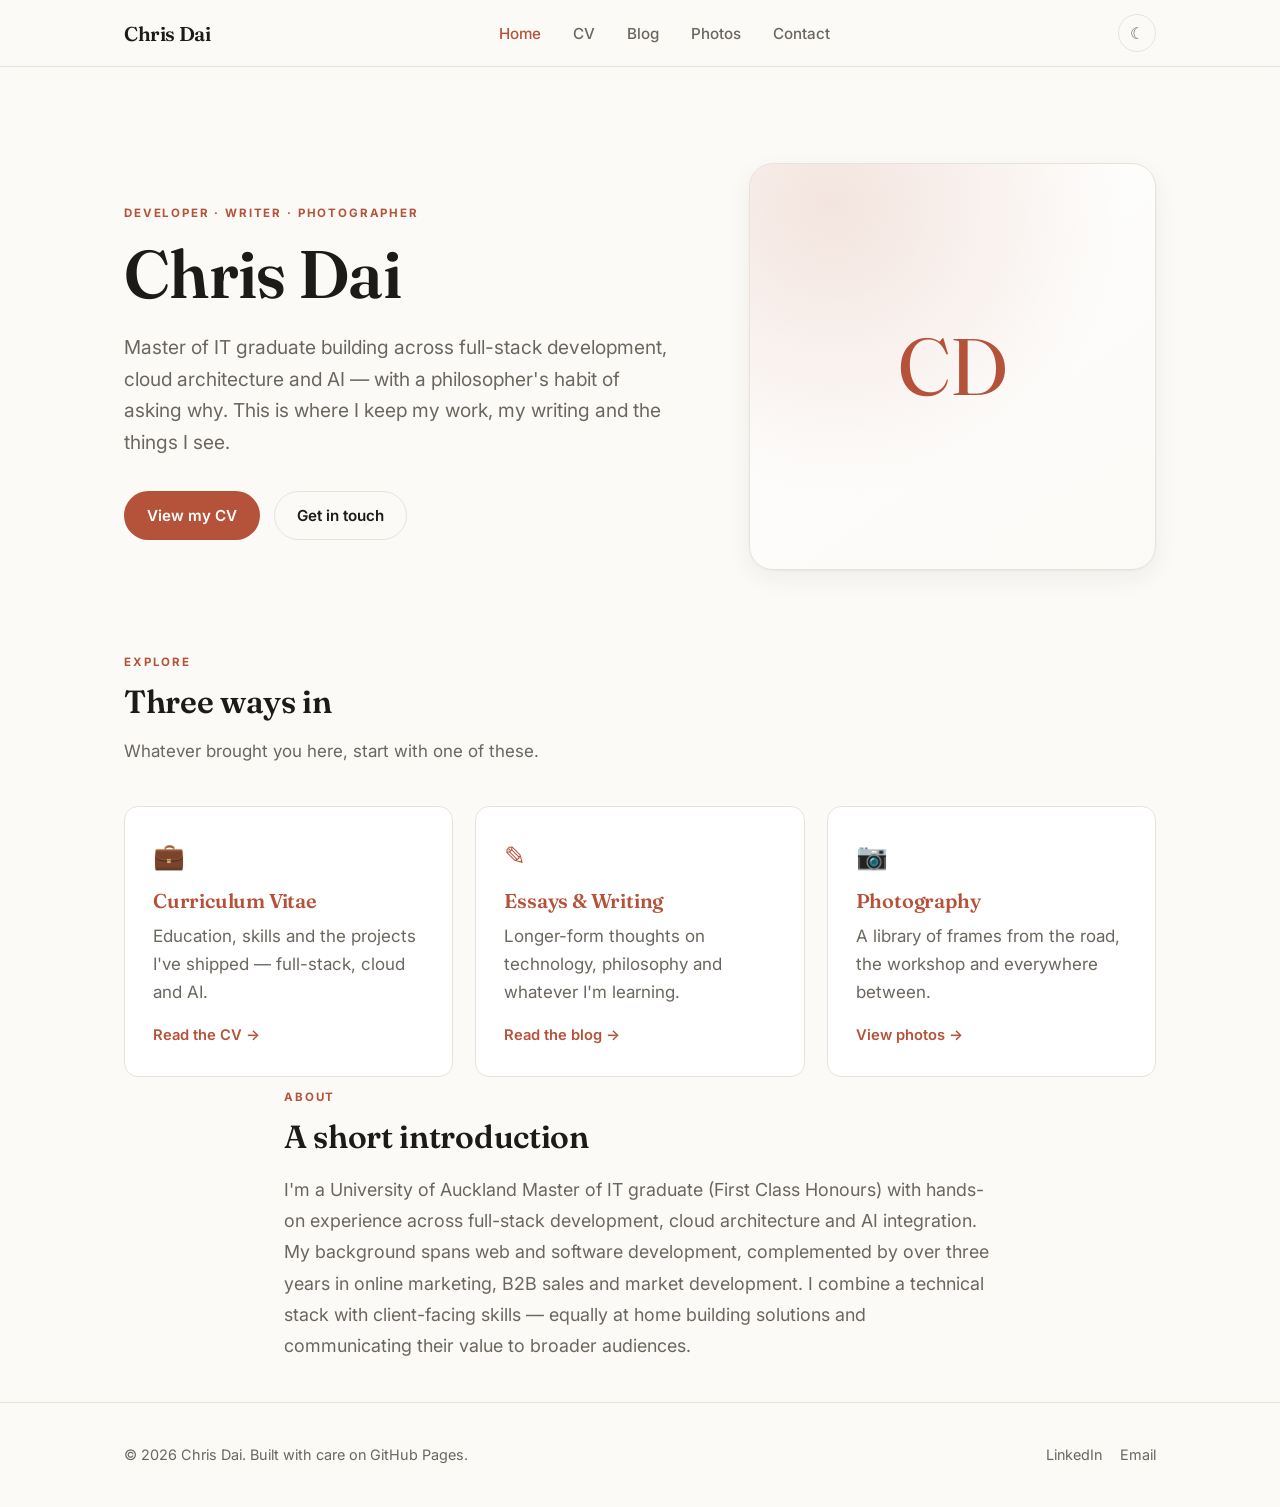
==== index.html @ 7c67bfad "Initial personal website (CV, blog, photos, contact) Static GitHub Pages site with light/dark theme:" ====
<!DOCTYPE html>
<html lang="en">
<head>
  <meta charset="UTF-8" />
  <meta name="viewport" content="width=device-width, initial-scale=1.0" />
  <title>Chris Dai — Developer, Writer, Photographer</title>
  <meta name="description" content="Personal site of Chris Dai — Master of IT graduate working across full-stack development, cloud architecture and AI. CV, essays and photography." />
  <link rel="preconnect" href="https://fonts.googleapis.com" />
  <link rel="preconnect" href="https://fonts.gstatic.com" crossorigin />
  <link href="https://fonts.googleapis.com/css2?family=Fraunces:opsz,wght@9..144,400;9..144,500;9..144,600;9..144,700&family=Inter:wght@400;500;600;700&display=swap" rel="stylesheet" />
  <link rel="stylesheet" href="assets/css/style.css" />
  <link rel="icon" href="data:image/svg+xml,<svg xmlns='http://www.w3.org/2000/svg' viewBox='0 0 100 100'><text y='.9em' font-size='90'>&#9998;</text></svg>" />
</head>
<body>
  <header class="site-header">
    <div class="container nav">
      <a href="index.html" class="brand">Chris&nbsp;Dai</a>
      <nav>
        <ul class="nav-links">
          <li><a href="index.html">Home</a></li>
          <li><a href="cv.html">CV</a></li>
          <li><a href="blog.html">Blog</a></li>
          <li><a href="photos.html">Photos</a></li>
          <li><a href="contact.html">Contact</a></li>
        </ul>
      </nav>
      <div style="display:flex; align-items:center; gap:8px;">
        <button class="theme-toggle" data-theme-toggle aria-label="Toggle theme"></button>
        <button class="nav-toggle" data-nav-toggle aria-label="Open menu">
          <svg width="24" height="24" viewBox="0 0 24 24" fill="none" stroke="currentColor" stroke-width="2"><line x1="3" y1="6" x2="21" y2="6"/><line x1="3" y1="12" x2="21" y2="12"/><line x1="3" y1="18" x2="21" y2="18"/></svg>
        </button>
      </div>
    </div>
  </header>

  <main>
    <section class="hero">
      <div class="container hero-inner">
        <div class="reveal">
          <p class="eyebrow">Developer · Writer · Photographer</p>
          <h1>Chris Dai</h1>
          <p class="lead">
            Master of IT graduate building across full-stack development, cloud
            architecture and AI — with a philosopher's habit of asking why.
            This is where I keep my work, my writing and the things I see.
          </p>
          <div class="hero-actions">
            <a href="cv.html" class="btn btn-primary">View my CV</a>
            <a href="contact.html" class="btn btn-ghost">Get in touch</a>
          </div>
        </div>
        <div class="portrait reveal" aria-hidden="true">
          <span>CD</span>
        </div>
      </div>
    </section>

    <section class="container">
      <p class="eyebrow reveal">Explore</p>
      <h2 class="section-title reveal">Three ways in</h2>
      <p class="section-sub reveal">Whatever brought you here, start with one of these.</p>
      <div class="cards">
        <a href="cv.html" class="card reveal">
          <div class="card-icon">&#128188;</div>
          <h3>Curriculum Vitae</h3>
          <p>Education, skills and the projects I've shipped — full-stack, cloud and AI.</p>
          <span class="card-link">Read the CV &rarr;</span>
        </a>
        <a href="blog.html" class="card reveal">
          <div class="card-icon">&#9998;</div>
          <h3>Essays &amp; Writing</h3>
          <p>Longer-form thoughts on technology, philosophy and whatever I'm learning.</p>
          <span class="card-link">Read the blog &rarr;</span>
        </a>
        <a href="photos.html" class="card reveal">
          <div class="card-icon">&#128247;</div>
          <h3>Photography</h3>
          <p>A library of frames from the road, the workshop and everywhere between.</p>
          <span class="card-link">View photos &rarr;</span>
        </a>
      </div>
    </section>

    <section class="container narrow">
      <p class="eyebrow reveal">About</p>
      <h2 class="section-title reveal">A short introduction</h2>
      <p class="reveal muted" style="font-size:1.12rem; line-height:1.75;">
        I'm a University of Auckland Master of IT graduate (First Class Honours)
        with hands-on experience across full-stack development, cloud architecture
        and AI integration. My background spans web and software development,
        complemented by over three years in online marketing, B2B sales and market
        development. I combine a technical stack with client-facing skills — equally
        at home building solutions and communicating their value to broader audiences.
      </p>
    </section>
  </main>

  <footer class="site-footer">
    <div class="container footer-inner">
      <span>&copy; <span data-year>2026</span> Chris Dai. Built with care on GitHub Pages.</span>
      <div class="footer-social">
        <a href="https://linkedin.com/in/chiandai" target="_blank" rel="noopener">LinkedIn</a>
        <a href="mailto:chris.dai2023@outlook.com">Email</a>
      </div>
    </div>
  </footer>

  <script src="assets/js/main.js"></script>
</body>
</html>
---- assets/css/style.css ----
/* ==========================================================================
   Chris Dai — Personal Site
   Design: editorial, minimal, warm neutrals with a single accent.
   ========================================================================== */

:root {
  --bg: #fbfaf7;
  --bg-elevated: #ffffff;
  --text: #1c1b19;
  --text-muted: #6b665e;
  --border: #e7e3db;
  --accent: #b5533a;
  --accent-soft: #f3e4de;
  --shadow: 0 1px 2px rgba(28, 27, 25, 0.04), 0 8px 24px rgba(28, 27, 25, 0.06);
  --radius: 14px;
  --maxw: 1080px;
  --font-serif: "Fraunces", Georgia, "Times New Roman", serif;
  --font-sans: "Inter", -apple-system, BlinkMacSystemFont, "Segoe UI", Roboto, sans-serif;
}

[data-theme="dark"] {
  --bg: #16150f;
  --bg-elevated: #201e17;
  --text: #f3efe6;
  --text-muted: #a7a093;
  --border: #322f26;
  --accent: #e0876b;
  --accent-soft: #33261f;
  --shadow: 0 1px 2px rgba(0, 0, 0, 0.2), 0 8px 24px rgba(0, 0, 0, 0.35);
}

* { box-sizing: border-box; }

html { scroll-behavior: smooth; }

body {
  margin: 0;
  background: var(--bg);
  color: var(--text);
  font-family: var(--font-sans);
  font-size: 17px;
  line-height: 1.65;
  -webkit-font-smoothing: antialiased;
  transition: background 0.3s ease, color 0.3s ease;
}

h1, h2, h3, h4 {
  font-family: var(--font-serif);
  font-weight: 600;
  line-height: 1.15;
  letter-spacing: -0.01em;
  margin: 0 0 0.5em;
}

a { color: var(--accent); text-decoration: none; }
a:hover { text-decoration: underline; }

img { max-width: 100%; display: block; }

.container {
  width: 100%;
  max-width: var(--maxw);
  margin: 0 auto;
  padding: 0 24px;
}

.narrow { max-width: 760px; }

/* ---------- Navigation ---------- */
.site-header {
  position: sticky;
  top: 0;
  z-index: 50;
  background: color-mix(in srgb, var(--bg) 85%, transparent);
  backdrop-filter: saturate(180%) blur(12px);
  border-bottom: 1px solid var(--border);
}

.nav {
  display: flex;
  align-items: center;
  justify-content: space-between;
  height: 66px;
}

.brand {
  font-family: var(--font-serif);
  font-size: 1.25rem;
  font-weight: 600;
  color: var(--text);
  letter-spacing: -0.02em;
}
.brand:hover { text-decoration: none; color: var(--accent); }

.nav-links {
  display: flex;
  align-items: center;
  gap: 4px;
  list-style: none;
  margin: 0;
  padding: 0;
}

.nav-links a {
  color: var(--text-muted);
  font-size: 0.95rem;
  font-weight: 500;
  padding: 8px 14px;
  border-radius: 8px;
  transition: color 0.2s, background 0.2s;
}
.nav-links a:hover { color: var(--text); background: var(--accent-soft); text-decoration: none; }
.nav-links a.active { color: var(--accent); }

.theme-toggle {
  background: none;
  border: 1px solid var(--border);
  color: var(--text-muted);
  width: 38px;
  height: 38px;
  border-radius: 50%;
  cursor: pointer;
  display: inline-flex;
  align-items: center;
  justify-content: center;
  font-size: 1rem;
  transition: color 0.2s, border-color 0.2s, transform 0.2s;
}
.theme-toggle:hover { color: var(--accent); border-color: var(--accent); transform: rotate(15deg); }

.nav-toggle {
  display: none;
  background: none;
  border: none;
  color: var(--text);
  cursor: pointer;
  padding: 8px;
}

/* ---------- Buttons ---------- */
.btn {
  display: inline-flex;
  align-items: center;
  gap: 8px;
  padding: 11px 22px;
  border-radius: 999px;
  font-weight: 600;
  font-size: 0.95rem;
  border: 1px solid transparent;
  cursor: pointer;
  transition: transform 0.15s, box-shadow 0.2s, background 0.2s;
}
.btn:hover { text-decoration: none; transform: translateY(-1px); }
.btn-primary { background: var(--accent); color: #fff; }
.btn-primary:hover { box-shadow: var(--shadow); }
.btn-ghost { border-color: var(--border); color: var(--text); }
.btn-ghost:hover { border-color: var(--accent); color: var(--accent); }

/* ---------- Sections ---------- */
section { padding: 72px 0; }
.section-title {
  font-size: 2rem;
  margin-bottom: 8px;
}
.section-sub { color: var(--text-muted); margin-bottom: 40px; }
.eyebrow {
  text-transform: uppercase;
  letter-spacing: 0.16em;
  font-size: 0.72rem;
  font-weight: 700;
  color: var(--accent);
  font-family: var(--font-sans);
}

/* ---------- Hero ---------- */
.hero {
  padding: 96px 0 72px;
}
.hero-inner {
  display: grid;
  grid-template-columns: 1.4fr 1fr;
  gap: 56px;
  align-items: center;
}
.hero h1 {
  font-size: clamp(2.6rem, 6vw, 4.2rem);
  margin-bottom: 20px;
}
.hero p.lead {
  font-size: 1.2rem;
  color: var(--text-muted);
  max-width: 46ch;
  margin-bottom: 32px;
}
.hero-actions { display: flex; gap: 14px; flex-wrap: wrap; }

.portrait {
  aspect-ratio: 1;
  border-radius: 24px;
  background:
    radial-gradient(120% 120% at 20% 10%, var(--accent-soft), transparent 60%),
    linear-gradient(145deg, var(--bg-elevated), var(--bg));
  border: 1px solid var(--border);
  display: flex;
  align-items: center;
  justify-content: center;
  font-family: var(--font-serif);
  font-size: 5rem;
  color: var(--accent);
  box-shadow: var(--shadow);
  overflow: hidden;
}
.portrait img { width: 100%; height: 100%; object-fit: cover; }

/* ---------- Cards / grid ---------- */
.cards {
  display: grid;
  grid-template-columns: repeat(auto-fit, minmax(240px, 1fr));
  gap: 22px;
}
.card {
  background: var(--bg-elevated);
  border: 1px solid var(--border);
  border-radius: var(--radius);
  padding: 28px;
  transition: transform 0.2s, box-shadow 0.2s, border-color 0.2s;
}
.card:hover { transform: translateY(-3px); box-shadow: var(--shadow); border-color: var(--accent); }
.card h3 { font-size: 1.25rem; }
.card p { color: var(--text-muted); margin: 0 0 14px; }
.card .card-icon { font-size: 1.6rem; margin-bottom: 12px; }
.card-link { font-weight: 600; font-size: 0.92rem; }

/* ---------- Page header ---------- */
.page-head {
  padding: 72px 0 32px;
  border-bottom: 1px solid var(--border);
  margin-bottom: 8px;
}
.page-head h1 { font-size: clamp(2.2rem, 5vw, 3.2rem); }
.page-head p { color: var(--text-muted); font-size: 1.1rem; max-width: 60ch; margin: 6px 0 0; }

/* ---------- CV ---------- */
.cv { padding: 48px 0 80px; }
.cv-contact {
  display: flex;
  flex-wrap: wrap;
  gap: 8px 20px;
  color: var(--text-muted);
  font-size: 0.95rem;
  margin-bottom: 8px;
}
.cv-contact a { color: var(--text-muted); }
.cv-contact a:hover { color: var(--accent); }

.cv-block { margin-top: 44px; }
.cv-block > .eyebrow { display: block; margin-bottom: 20px; padding-bottom: 8px; border-bottom: 2px solid var(--accent-soft); }

.cv-entry { margin-bottom: 28px; }
.cv-entry-head {
  display: flex;
  justify-content: space-between;
  align-items: baseline;
  gap: 16px;
  flex-wrap: wrap;
}
.cv-entry-head h3 { font-size: 1.2rem; margin: 0; }
.cv-entry .role { font-weight: 600; color: var(--text); }
.cv-entry .meta { color: var(--text-muted); font-size: 0.9rem; white-space: nowrap; }
.cv-entry .place { color: var(--text-muted); font-size: 0.95rem; margin: 2px 0 8px; }
.cv-entry ul { margin: 10px 0 0; padding-left: 20px; }
.cv-entry ul li { margin-bottom: 6px; color: var(--text-muted); }
.badge {
  display: inline-block;
  background: var(--accent-soft);
  color: var(--accent);
  font-size: 0.75rem;
  font-weight: 700;
  padding: 3px 10px;
  border-radius: 999px;
  margin-left: 8px;
}

.skill-grid { display: grid; grid-template-columns: 180px 1fr; gap: 10px 24px; }
.skill-grid dt { font-weight: 600; }
.skill-grid dd { margin: 0; color: var(--text-muted); }

/* ---------- Blog ---------- */
.post-list { display: flex; flex-direction: column; gap: 4px; margin-top: 24px; }
.post-item {
  display: block;
  padding: 24px 0;
  border-bottom: 1px solid var(--border);
  color: var(--text);
  transition: padding-left 0.2s;
}
.post-item:hover { text-decoration: none; padding-left: 8px; }
.post-item .post-date { color: var(--text-muted); font-size: 0.85rem; letter-spacing: 0.02em; }
.post-item h3 { font-size: 1.4rem; margin: 4px 0 6px; }
.post-item p { color: var(--text-muted); margin: 0; }
.post-tags { margin-top: 10px; display: flex; gap: 8px; flex-wrap: wrap; }
.tag { font-size: 0.72rem; font-weight: 600; color: var(--accent); background: var(--accent-soft); padding: 3px 10px; border-radius: 999px; }

/* ---------- Article ---------- */
.article { padding: 40px 0 80px; }
.article-head { margin-bottom: 40px; }
.article-head .post-date { color: var(--text-muted); font-size: 0.9rem; }
.article-head h1 { font-size: clamp(2rem, 5vw, 3rem); margin: 8px 0 12px; }
.article-body { font-size: 1.12rem; }
.article-body h2 { font-size: 1.7rem; margin-top: 1.8em; }
.article-body h3 { font-size: 1.35rem; margin-top: 1.6em; }
.article-body p { margin: 0 0 1.2em; }
.article-body img { border-radius: var(--radius); margin: 1.5em 0; }
.article-body blockquote {
  border-left: 3px solid var(--accent);
  margin: 1.5em 0;
  padding: 4px 0 4px 22px;
  color: var(--text-muted);
  font-style: italic;
}
.article-body pre {
  background: var(--bg-elevated);
  border: 1px solid var(--border);
  border-radius: var(--radius);
  padding: 18px;
  overflow-x: auto;
  font-size: 0.9rem;
}
.article-body code {
  font-family: "SF Mono", Menlo, Consolas, monospace;
  font-size: 0.9em;
  background: var(--accent-soft);
  padding: 2px 6px;
  border-radius: 5px;
}
.article-body pre code { background: none; padding: 0; }
.back-link { display: inline-block; margin-bottom: 24px; color: var(--text-muted); font-weight: 500; }

/* ---------- Photos ---------- */
.gallery {
  columns: 3 260px;
  column-gap: 16px;
  margin-top: 24px;
}
.gallery figure {
  margin: 0 0 16px;
  break-inside: avoid;
  border-radius: var(--radius);
  overflow: hidden;
  border: 1px solid var(--border);
  cursor: zoom-in;
  position: relative;
  background: var(--bg-elevated);
}
.gallery img {
  width: 100%;
  transition: transform 0.4s ease, filter 0.3s;
}
.gallery figure:hover img { transform: scale(1.04); }
.gallery figcaption {
  position: absolute;
  left: 0; right: 0; bottom: 0;
  padding: 24px 14px 12px;
  color: #fff;
  font-size: 0.85rem;
  background: linear-gradient(transparent, rgba(0,0,0,0.65));
  opacity: 0;
  transition: opacity 0.3s;
}
.gallery figure:hover figcaption { opacity: 1; }

/* Lightbox */
.lightbox {
  position: fixed;
  inset: 0;
  background: rgba(10, 9, 7, 0.92);
  display: none;
  align-items: center;
  justify-content: center;
  z-index: 100;
  padding: 32px;
  cursor: zoom-out;
}
.lightbox.open { display: flex; }
.lightbox img { max-width: 92vw; max-height: 86vh; border-radius: 8px; box-shadow: 0 20px 60px rgba(0,0,0,0.5); }
.lightbox .lb-caption { position: absolute; bottom: 24px; color: #eee; font-size: 0.9rem; text-align: center; width: 100%; }
.lightbox .lb-close { position: absolute; top: 20px; right: 28px; color: #fff; font-size: 2rem; background: none; border: none; cursor: pointer; line-height: 1; }

/* ---------- Contact ---------- */
.contact-grid {
  display: grid;
  grid-template-columns: repeat(auto-fit, minmax(230px, 1fr));
  gap: 18px;
  margin-top: 28px;
}
.contact-card {
  display: flex;
  align-items: center;
  gap: 16px;
  padding: 22px;
  background: var(--bg-elevated);
  border: 1px solid var(--border);
  border-radius: var(--radius);
  color: var(--text);
  transition: transform 0.2s, border-color 0.2s, box-shadow 0.2s;
}
.contact-card:hover { text-decoration: none; transform: translateY(-3px); border-color: var(--accent); box-shadow: var(--shadow); }
.contact-card .ic { font-size: 1.5rem; }
.contact-card .l { font-size: 0.78rem; text-transform: uppercase; letter-spacing: 0.1em; color: var(--text-muted); }
.contact-card .v { font-weight: 600; }

.contact-form { margin-top: 40px; max-width: 620px; }
.form-row { display: flex; gap: 16px; }
.form-row > .field { flex: 1; }
.field { margin-bottom: 18px; }
.field label { display: block; font-weight: 600; font-size: 0.9rem; margin-bottom: 6px; }
.field input, .field textarea {
  width: 100%;
  padding: 12px 14px;
  border: 1px solid var(--border);
  border-radius: 10px;
  background: var(--bg-elevated);
  color: var(--text);
  font-family: inherit;
  font-size: 1rem;
  transition: border-color 0.2s, box-shadow 0.2s;
}
.field input:focus, .field textarea:focus {
  outline: none;
  border-color: var(--accent);
  box-shadow: 0 0 0 3px var(--accent-soft);
}
.field textarea { resize: vertical; min-height: 140px; }

/* ---------- Footer ---------- */
.site-footer {
  border-top: 1px solid var(--border);
  padding: 40px 0;
  margin-top: 40px;
  color: var(--text-muted);
  font-size: 0.9rem;
}
.footer-inner { display: flex; justify-content: space-between; align-items: center; gap: 16px; flex-wrap: wrap; }
.footer-social { display: flex; gap: 18px; }
.footer-social a { color: var(--text-muted); }
.footer-social a:hover { color: var(--accent); }

/* ---------- Utilities ---------- */
.muted { color: var(--text-muted); }
.empty-state {
  text-align: center;
  padding: 60px 20px;
  color: var(--text-muted);
  border: 1px dashed var(--border);
  border-radius: var(--radius);
  margin-top: 24px;
}

/* ---------- Reveal animation ---------- */
.reveal { opacity: 0; transform: translateY(16px); transition: opacity 0.6s ease, transform 0.6s ease; }
.reveal.in { opacity: 1; transform: none; }

/* ---------- Responsive ---------- */
@media (max-width: 820px) {
  .hero-inner { grid-template-columns: 1fr; gap: 32px; }
  .portrait { max-width: 280px; }
  .nav-links {
    position: fixed;
    inset: 66px 0 auto 0;
    flex-direction: column;
    align-items: stretch;
    background: var(--bg-elevated);
    border-bottom: 1px solid var(--border);
    padding: 12px;
    gap: 2px;
    display: none;
    box-shadow: var(--shadow);
  }
  .nav-links.open { display: flex; }
  .nav-links a { padding: 12px 14px; }
  .nav-toggle { display: inline-flex; }
  .skill-grid { grid-template-columns: 1fr; gap: 2px 0; }
  .skill-grid dt { margin-top: 12px; }
  .form-row { flex-direction: column; gap: 0; }
  section { padding: 56px 0; }
}
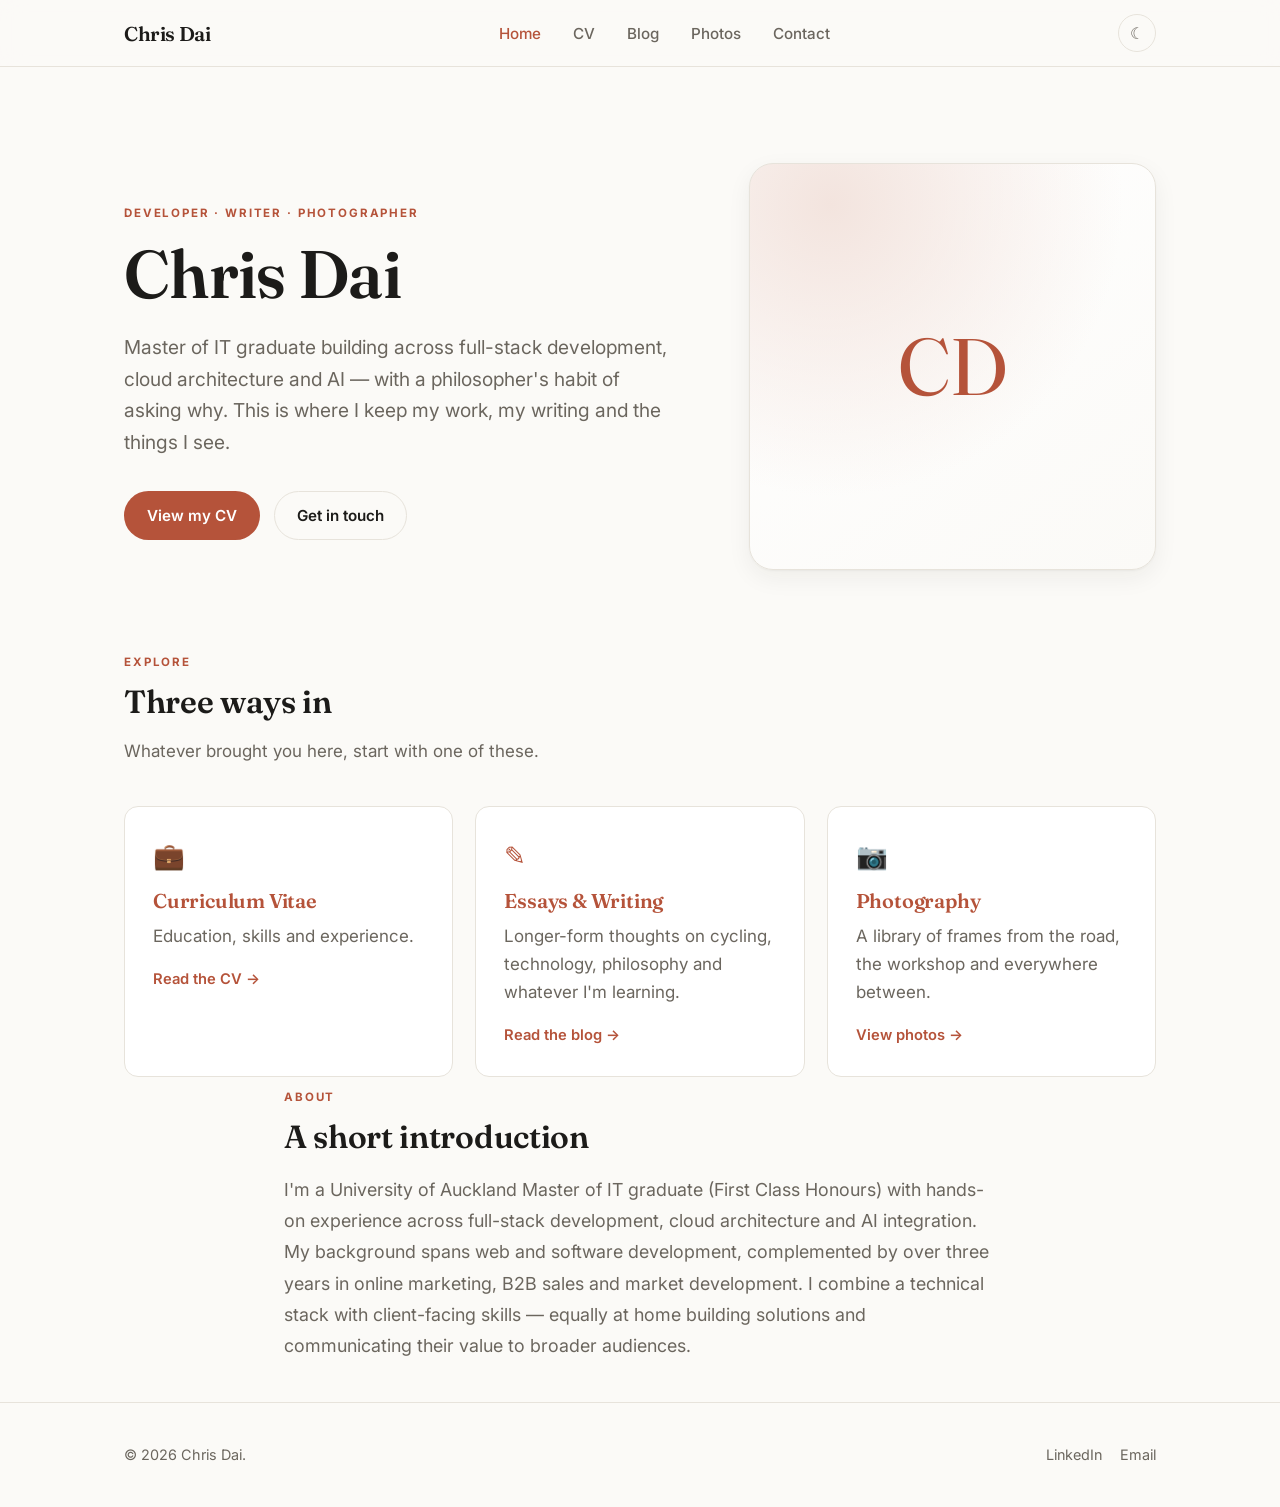
==== commit 7657fb24: "Change color theme" ====
--- a/index.html
+++ b/index.html
@@ -63,13 +63,13 @@
         <a href="cv.html" class="card reveal">
           <div class="card-icon">&#128188;</div>
           <h3>Curriculum Vitae</h3>
-          <p>Education, skills and the projects I've shipped — full-stack, cloud and AI.</p>
+          <p>Education, skills and experience.</p>
           <span class="card-link">Read the CV &rarr;</span>
         </a>
         <a href="blog.html" class="card reveal">
           <div class="card-icon">&#9998;</div>
           <h3>Essays &amp; Writing</h3>
-          <p>Longer-form thoughts on technology, philosophy and whatever I'm learning.</p>
+          <p>Longer-form thoughts on cycling, technology, philosophy and whatever I'm learning.</p>
           <span class="card-link">Read the blog &rarr;</span>
         </a>
         <a href="photos.html" class="card reveal">
@@ -97,7 +97,7 @@
 
   <footer class="site-footer">
     <div class="container footer-inner">
-      <span>&copy; <span data-year>2026</span> Chris Dai. Built with care on GitHub Pages.</span>
+      <span>&copy; <span data-year>2026</span> Chris Dai.</span>
       <div class="footer-social">
         <a href="https://linkedin.com/in/chiandai" target="_blank" rel="noopener">LinkedIn</a>
         <a href="mailto:chris.dai2023@outlook.com">Email</a>
--- a/assets/css/style.css
+++ b/assets/css/style.css
@@ -303,6 +303,49 @@
 
 /* ---------- Article ---------- */
 .article { padding: 40px 0 80px; }
+.article-topbar {
+  display: flex;
+  align-items: center;
+  justify-content: space-between;
+  gap: 16px;
+  margin-bottom: 8px;
+}
+.lang-toggle {
+  display: inline-flex;
+  border: 1px solid var(--border);
+  border-radius: 999px;
+  overflow: hidden;
+  background: var(--bg-elevated);
+}
+.lang-toggle button {
+  background: none;
+  border: none;
+  color: var(--text-muted);
+  font-family: var(--font-sans);
+  font-size: 0.85rem;
+  font-weight: 600;
+  padding: 6px 16px;
+  cursor: pointer;
+  transition: background 0.2s, color 0.2s;
+}
+.lang-toggle button:hover { color: var(--text); }
+.lang-toggle button.active { background: var(--accent); color: #fff; }
+
+.post-title-zh {
+  font-size: 0.62em;
+  font-weight: 400;
+  color: var(--text-muted);
+  margin-left: 6px;
+}
+
+/* CJK-friendly typography for Mandarin content */
+.article-zh {
+  font-family: "Noto Serif SC", "Songti SC", "SimSun", var(--font-serif);
+  line-height: 1.9;
+  letter-spacing: 0.01em;
+}
+h1[lang="zh"] { font-family: "Noto Serif SC", "Songti SC", "STSong", var(--font-serif); }
+
 .article-head { margin-bottom: 40px; }
 .article-head .post-date { color: var(--text-muted); font-size: 0.9rem; }
 .article-head h1 { font-size: clamp(2rem, 5vw, 3rem); margin: 8px 0 12px; }
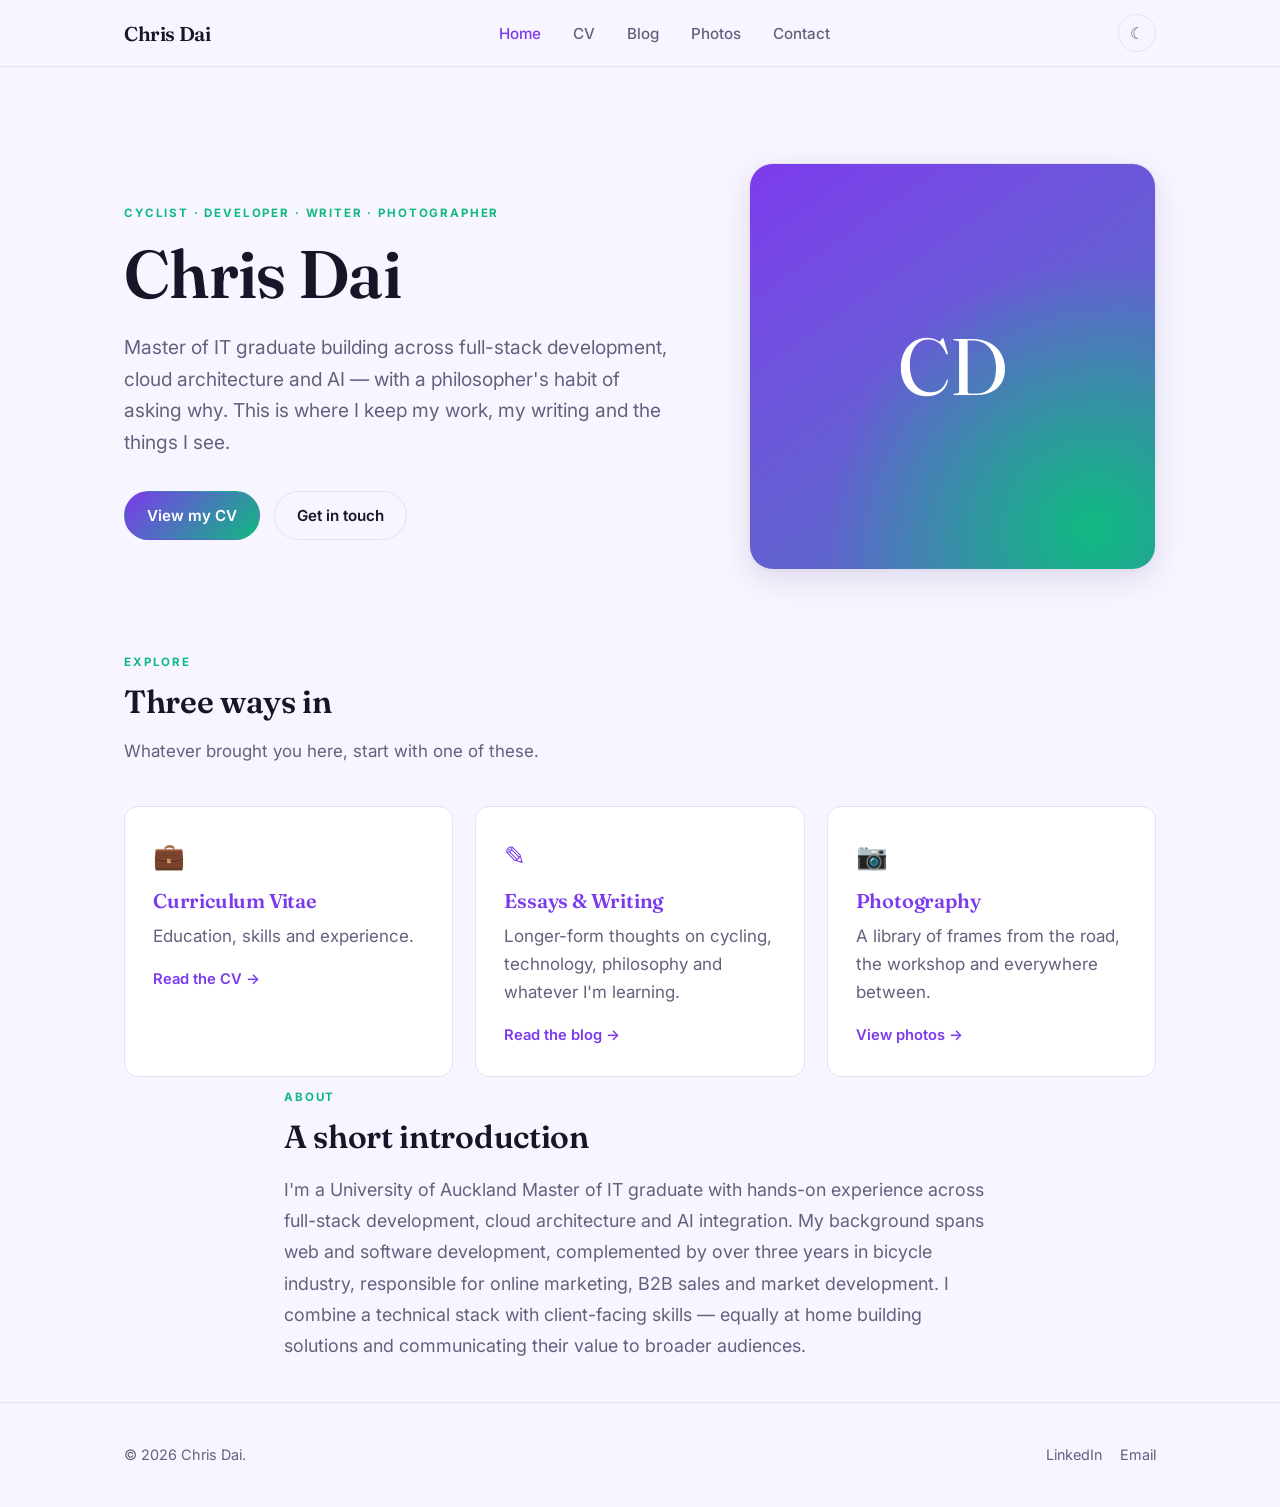
==== commit 75721a54: "Change index text" ====
--- a/index.html
+++ b/index.html
@@ -3,7 +3,7 @@
 <head>
   <meta charset="UTF-8" />
   <meta name="viewport" content="width=device-width, initial-scale=1.0" />
-  <title>Chris Dai — Developer, Writer, Photographer</title>
+  <title>Chris Dai — Cyclist, Developer, Writer and Photographer</title>
   <meta name="description" content="Personal site of Chris Dai — Master of IT graduate working across full-stack development, cloud architecture and AI. CV, essays and photography." />
   <link rel="preconnect" href="https://fonts.googleapis.com" />
   <link rel="preconnect" href="https://fonts.gstatic.com" crossorigin />
@@ -37,7 +37,7 @@
     <section class="hero">
       <div class="container hero-inner">
         <div class="reveal">
-          <p class="eyebrow">Developer · Writer · Photographer</p>
+          <p class="eyebrow">Cyclist · Developer · Writer · Photographer</p>
           <h1>Chris Dai</h1>
           <p class="lead">
             Master of IT graduate building across full-stack development, cloud
@@ -85,10 +85,9 @@
       <p class="eyebrow reveal">About</p>
       <h2 class="section-title reveal">A short introduction</h2>
       <p class="reveal muted" style="font-size:1.12rem; line-height:1.75;">
-        I'm a University of Auckland Master of IT graduate (First Class Honours)
-        with hands-on experience across full-stack development, cloud architecture
+        I'm a University of Auckland Master of IT graduate with hands-on experience across full-stack development, cloud architecture
         and AI integration. My background spans web and software development,
-        complemented by over three years in online marketing, B2B sales and market
+        complemented by over three years in bicycle industry, responsible for online marketing, B2B sales and market
         development. I combine a technical stack with client-facing skills — equally
         at home building solutions and communicating their value to broader audiences.
       </p>
--- a/assets/css/style.css
+++ b/assets/css/style.css
@@ -1,17 +1,19 @@
 /* ==========================================================================
    Chris Dai — Personal Site
-   Design: editorial, minimal, warm neutrals with a single accent.
+   Design: editorial, bold — lavender purple paired with a vivid green.
    ========================================================================== */
 
 :root {
-  --bg: #fbfaf7;
+  --bg: #f7f5ff;
   --bg-elevated: #ffffff;
-  --text: #1c1b19;
-  --text-muted: #6b665e;
-  --border: #e7e3db;
-  --accent: #b5533a;
-  --accent-soft: #f3e4de;
-  --shadow: 0 1px 2px rgba(28, 27, 25, 0.04), 0 8px 24px rgba(28, 27, 25, 0.06);
+  --text: #191428;
+  --text-muted: #665f7d;
+  --border: #e6e0f5;
+  --accent: #7c3aed;          /* bold lavender purple */
+  --accent-soft: #ece6fd;
+  --accent-2: #10b981;        /* vivid green */
+  --accent-2-soft: #d6f5e8;
+  --shadow: 0 1px 2px rgba(60, 40, 110, 0.05), 0 10px 30px rgba(60, 40, 110, 0.12);
   --radius: 14px;
   --maxw: 1080px;
   --font-serif: "Fraunces", Georgia, "Times New Roman", serif;
@@ -19,14 +21,16 @@
 }
 
 [data-theme="dark"] {
-  --bg: #16150f;
-  --bg-elevated: #201e17;
-  --text: #f3efe6;
-  --text-muted: #a7a093;
-  --border: #322f26;
-  --accent: #e0876b;
-  --accent-soft: #33261f;
-  --shadow: 0 1px 2px rgba(0, 0, 0, 0.2), 0 8px 24px rgba(0, 0, 0, 0.35);
+  --bg: #131020;
+  --bg-elevated: #1d1830;
+  --text: #f1edfb;
+  --text-muted: #a79ec6;
+  --border: #2f2748;
+  --accent: #a78bfa;          /* lightened lavender for dark */
+  --accent-soft: #2a2247;
+  --accent-2: #34d399;        /* vivid green */
+  --accent-2-soft: #12352a;
+  --shadow: 0 1px 2px rgba(0, 0, 0, 0.25), 0 12px 32px rgba(0, 0, 0, 0.45);
 }
 
 * { box-sizing: border-box; }
@@ -151,8 +155,8 @@
   transition: transform 0.15s, box-shadow 0.2s, background 0.2s;
 }
 .btn:hover { text-decoration: none; transform: translateY(-1px); }
-.btn-primary { background: var(--accent); color: #fff; }
-.btn-primary:hover { box-shadow: var(--shadow); }
+.btn-primary { background: linear-gradient(135deg, var(--accent), var(--accent-2)); color: #fff; }
+.btn-primary:hover { box-shadow: var(--shadow); filter: saturate(1.15); }
 .btn-ghost { border-color: var(--border); color: var(--text); }
 .btn-ghost:hover { border-color: var(--accent); color: var(--accent); }
 
@@ -168,7 +172,7 @@
   letter-spacing: 0.16em;
   font-size: 0.72rem;
   font-weight: 700;
-  color: var(--accent);
+  color: var(--accent-2);
   font-family: var(--font-sans);
 }
 
@@ -198,15 +202,15 @@
   aspect-ratio: 1;
   border-radius: 24px;
   background:
-    radial-gradient(120% 120% at 20% 10%, var(--accent-soft), transparent 60%),
-    linear-gradient(145deg, var(--bg-elevated), var(--bg));
+    radial-gradient(120% 120% at 85% 90%, var(--accent-2) 0%, transparent 55%),
+    linear-gradient(145deg, var(--accent), color-mix(in srgb, var(--accent) 55%, var(--accent-2)));
   border: 1px solid var(--border);
   display: flex;
   align-items: center;
   justify-content: center;
   font-family: var(--font-serif);
   font-size: 5rem;
-  color: var(--accent);
+  color: #fff;
   box-shadow: var(--shadow);
   overflow: hidden;
 }
@@ -254,7 +258,7 @@
 .cv-contact a:hover { color: var(--accent); }
 
 .cv-block { margin-top: 44px; }
-.cv-block > .eyebrow { display: block; margin-bottom: 20px; padding-bottom: 8px; border-bottom: 2px solid var(--accent-soft); }
+.cv-block > .eyebrow { display: block; margin-bottom: 20px; padding-bottom: 8px; border-bottom: 2px solid var(--accent-2-soft); }
 
 .cv-entry { margin-bottom: 28px; }
 .cv-entry-head {
@@ -272,8 +276,8 @@
 .cv-entry ul li { margin-bottom: 6px; color: var(--text-muted); }
 .badge {
   display: inline-block;
-  background: var(--accent-soft);
-  color: var(--accent);
+  background: var(--accent-2-soft);
+  color: var(--accent-2);
   font-size: 0.75rem;
   font-weight: 700;
   padding: 3px 10px;
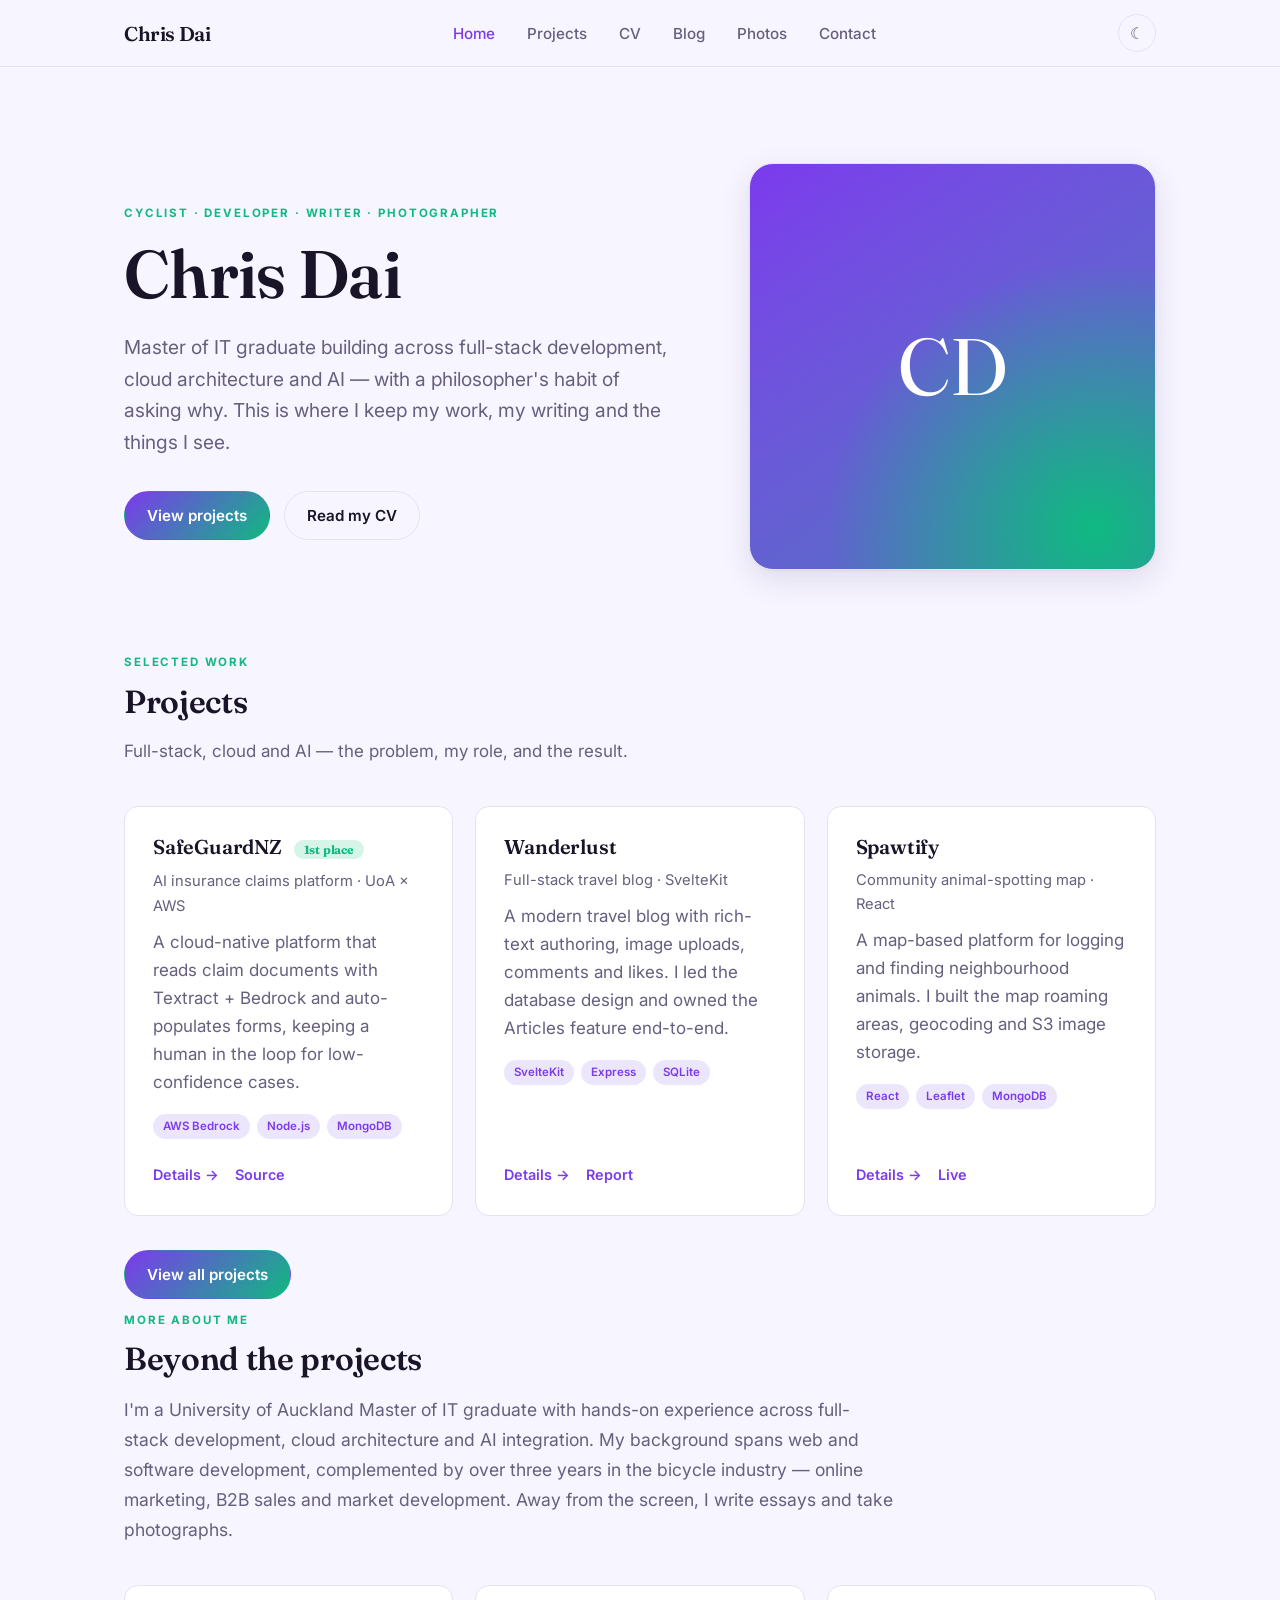
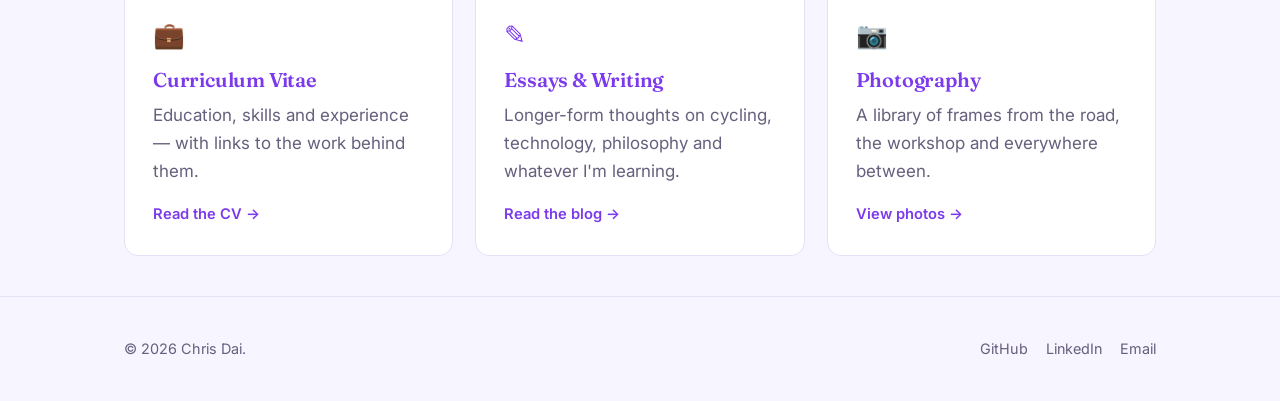
==== commit a49f2dde: "Add Project Page and showcase 3 main student projects." ====
--- a/index.html
+++ b/index.html
@@ -18,6 +18,7 @@
       <nav>
         <ul class="nav-links">
           <li><a href="index.html">Home</a></li>
+          <li><a href="projects.html">Projects</a></li>
           <li><a href="cv.html">CV</a></li>
           <li><a href="blog.html">Blog</a></li>
           <li><a href="photos.html">Photos</a></li>
@@ -45,8 +46,8 @@
             This is where I keep my work, my writing and the things I see.
           </p>
           <div class="hero-actions">
-            <a href="cv.html" class="btn btn-primary">View my CV</a>
-            <a href="contact.html" class="btn btn-ghost">Get in touch</a>
+            <a href="projects.html" class="btn btn-primary">View projects</a>
+            <a href="cv.html" class="btn btn-ghost">Read my CV</a>
           </div>
         </div>
         <div class="portrait reveal" aria-hidden="true">
@@ -55,15 +56,75 @@
       </div>
     </section>
 
+    <!-- ===== Projects (prominent) ===== -->
     <section class="container">
-      <p class="eyebrow reveal">Explore</p>
-      <h2 class="section-title reveal">Three ways in</h2>
-      <p class="section-sub reveal">Whatever brought you here, start with one of these.</p>
+      <p class="eyebrow reveal">Selected work</p>
+      <h2 class="section-title reveal">Projects</h2>
+      <p class="section-sub reveal">Full-stack, cloud and AI — the problem, my role, and the result.</p>
+      <div class="cards">
+        <div class="card project-mini reveal">
+          <h3>SafeGuardNZ <span class="badge">1st place</span></h3>
+          <p class="project-meta" style="margin:0 0 10px;">AI insurance claims platform · UoA &times; AWS</p>
+          <p>A cloud-native platform that reads claim documents with Textract + Bedrock and auto-populates forms, keeping a human in the loop for low-confidence cases.</p>
+          <div class="project-tags">
+            <span class="tag">AWS Bedrock</span>
+            <span class="tag">Node.js</span>
+            <span class="tag">MongoDB</span>
+          </div>
+          <div class="mini-links">
+            <a href="projects.html#safeguardnz">Details &rarr;</a>
+            <a href="https://github.com/sni026/Insurance-Claim-Automation-MERN-AWS" target="_blank" rel="noopener">Source</a>
+          </div>
+        </div>
+        <div class="card project-mini reveal">
+          <h3>Wanderlust</h3>
+          <p class="project-meta" style="margin:0 0 10px;">Full-stack travel blog · SvelteKit</p>
+          <p>A modern travel blog with rich-text authoring, image uploads, comments and likes. I led the database design and owned the Articles feature end-to-end.</p>
+          <div class="project-tags">
+            <span class="tag">SvelteKit</span>
+            <span class="tag">Express</span>
+            <span class="tag">SQLite</span>
+          </div>
+          <div class="mini-links">
+            <a href="projects.html#travel-blog">Details &rarr;</a>
+            <a href="assets/reports/travel-blog-report.pdf" target="_blank" rel="noopener">Report</a>
+          </div>
+        </div>
+        <div class="card project-mini reveal">
+          <h3>Spawtify</h3>
+          <p class="project-meta" style="margin:0 0 10px;">Community animal-spotting map · React</p>
+          <p>A map-based platform for logging and finding neighbourhood animals. I built the map roaming areas, geocoding and S3 image storage.</p>
+          <div class="project-tags">
+            <span class="tag">React</span>
+            <span class="tag">Leaflet</span>
+            <span class="tag">MongoDB</span>
+          </div>
+          <div class="mini-links">
+            <a href="projects.html#spawtify">Details &rarr;</a>
+            <a href="https://spawtify.onrender.com/" target="_blank" rel="noopener">Live</a>
+          </div>
+        </div>
+      </div>
+      <div class="reveal" style="margin-top:34px;">
+        <a href="projects.html" class="btn btn-primary">View all projects</a>
+      </div>
+    </section>
+
+    <!-- ===== More about me ===== -->
+    <section class="container">
+      <p class="eyebrow reveal">More about me</p>
+      <h2 class="section-title reveal">Beyond the projects</h2>
+      <p class="reveal muted" style="font-size:1.1rem; line-height:1.7; max-width:70ch; margin-bottom:40px;">
+        I'm a University of Auckland Master of IT graduate with hands-on experience across full-stack development,
+        cloud architecture and AI integration. My background spans web and software development, complemented by over
+        three years in the bicycle industry — online marketing, B2B sales and market development. Away from the screen,
+        I write essays and take photographs.
+      </p>
       <div class="cards">
         <a href="cv.html" class="card reveal">
           <div class="card-icon">&#128188;</div>
           <h3>Curriculum Vitae</h3>
-          <p>Education, skills and experience.</p>
+          <p>Education, skills and experience — with links to the work behind them.</p>
           <span class="card-link">Read the CV &rarr;</span>
         </a>
         <a href="blog.html" class="card reveal">
@@ -80,24 +141,13 @@
         </a>
       </div>
     </section>
-
-    <section class="container narrow">
-      <p class="eyebrow reveal">About</p>
-      <h2 class="section-title reveal">A short introduction</h2>
-      <p class="reveal muted" style="font-size:1.12rem; line-height:1.75;">
-        I'm a University of Auckland Master of IT graduate with hands-on experience across full-stack development, cloud architecture
-        and AI integration. My background spans web and software development,
-        complemented by over three years in bicycle industry, responsible for online marketing, B2B sales and market
-        development. I combine a technical stack with client-facing skills — equally
-        at home building solutions and communicating their value to broader audiences.
-      </p>
-    </section>
   </main>
 
   <footer class="site-footer">
     <div class="container footer-inner">
       <span>&copy; <span data-year>2026</span> Chris Dai.</span>
       <div class="footer-social">
+        <a href="https://github.com/eudaimonia12" target="_blank" rel="noopener">GitHub</a>
         <a href="https://linkedin.com/in/chiandai" target="_blank" rel="noopener">LinkedIn</a>
         <a href="mailto:chris.dai2023@outlook.com">Email</a>
       </div>
--- a/assets/css/style.css
+++ b/assets/css/style.css
@@ -235,6 +235,83 @@
 .card .card-icon { font-size: 1.6rem; margin-bottom: 12px; }
 .card-link { font-weight: 600; font-size: 0.92rem; }
 
+/* ---------- Projects ---------- */
+.projects-list { display: flex; flex-direction: column; gap: 36px; margin-top: 36px; }
+
+.project {
+  display: grid;
+  grid-template-columns: 1.05fr 1fr;
+  background: var(--bg-elevated);
+  border: 1px solid var(--border);
+  border-radius: var(--radius);
+  overflow: hidden;
+  transition: transform 0.2s, box-shadow 0.2s, border-color 0.2s;
+}
+.project:hover { transform: translateY(-3px); box-shadow: var(--shadow); border-color: var(--accent); }
+
+.project-media {
+  position: relative;
+  min-height: 300px;
+  background:
+    radial-gradient(120% 120% at 85% 90%, var(--accent-2) 0%, transparent 55%),
+    linear-gradient(145deg, var(--accent), color-mix(in srgb, var(--accent) 55%, var(--accent-2)));
+  display: flex;
+  align-items: center;
+  justify-content: center;
+  overflow: hidden;
+}
+.project-media img { width: 100%; height: 100%; object-fit: cover; }
+.project:nth-child(even) .project-media { order: 2; }
+
+.project-badges { position: absolute; top: 16px; left: 16px; display: flex; gap: 8px; }
+.badge-solid {
+  background: rgba(255, 255, 255, 0.92);
+  color: var(--accent);
+  font-size: 0.72rem;
+  font-weight: 800;
+  letter-spacing: 0.02em;
+  padding: 5px 12px;
+  border-radius: 999px;
+  box-shadow: 0 2px 8px rgba(0,0,0,0.15);
+}
+
+.project-body { padding: 34px; }
+.project-body h3 { font-size: 1.5rem; margin-bottom: 4px; }
+.project-meta { color: var(--text-muted); font-size: 0.92rem; margin: 0 0 14px; }
+.project-tags { display: flex; flex-wrap: wrap; gap: 7px; margin-bottom: 22px; }
+
+.project-facts { margin: 0 0 24px; }
+.project-facts > div {
+  display: grid;
+  grid-template-columns: 132px 1fr;
+  gap: 14px;
+  padding: 12px 0;
+  border-top: 1px solid var(--border);
+}
+.project-facts > div:last-child { border-bottom: 1px solid var(--border); }
+.project-facts dt {
+  margin: 0;
+  font-size: 0.7rem;
+  text-transform: uppercase;
+  letter-spacing: 0.12em;
+  font-weight: 700;
+  color: var(--accent-2);
+  padding-top: 2px;
+}
+.project-facts dd { margin: 0; color: var(--text-muted); }
+.project-facts dd strong { color: var(--text); font-weight: 600; }
+
+.project-links { display: flex; gap: 12px; flex-wrap: wrap; }
+.project-links .btn { padding: 9px 18px; font-size: 0.9rem; }
+.project-links .btn[aria-disabled="true"] { opacity: 0.55; pointer-events: none; }
+
+/* Compact project cards (home page) */
+.project-mini { display: flex; flex-direction: column; }
+.project-mini .card-icon { font-size: 1.5rem; }
+.project-mini .project-tags { margin: 4px 0 16px; }
+.project-mini .mini-links { margin-top: auto; display: flex; gap: 16px; padding-top: 8px; }
+.project-mini .mini-links a { font-weight: 600; font-size: 0.9rem; }
+
 /* ---------- Page header ---------- */
 .page-head {
   padding: 72px 0 32px;
@@ -284,6 +361,8 @@
   border-radius: 999px;
   margin-left: 8px;
 }
+
+.cv-links { margin: 12px 0 0; display: flex; gap: 18px; flex-wrap: wrap; font-size: 0.9rem; font-weight: 600; }
 
 .skill-grid { display: grid; grid-template-columns: 180px 1fr; gap: 10px 24px; }
 .skill-grid dt { font-weight: 600; }
@@ -530,4 +609,8 @@
   .skill-grid dt { margin-top: 12px; }
   .form-row { flex-direction: column; gap: 0; }
   section { padding: 56px 0; }
-}
+  .project { grid-template-columns: 1fr; }
+  .project-media { min-height: 200px; }
+  .project:nth-child(even) .project-media { order: 0; }
+  .project-facts > div { grid-template-columns: 1fr; gap: 4px; }
+}
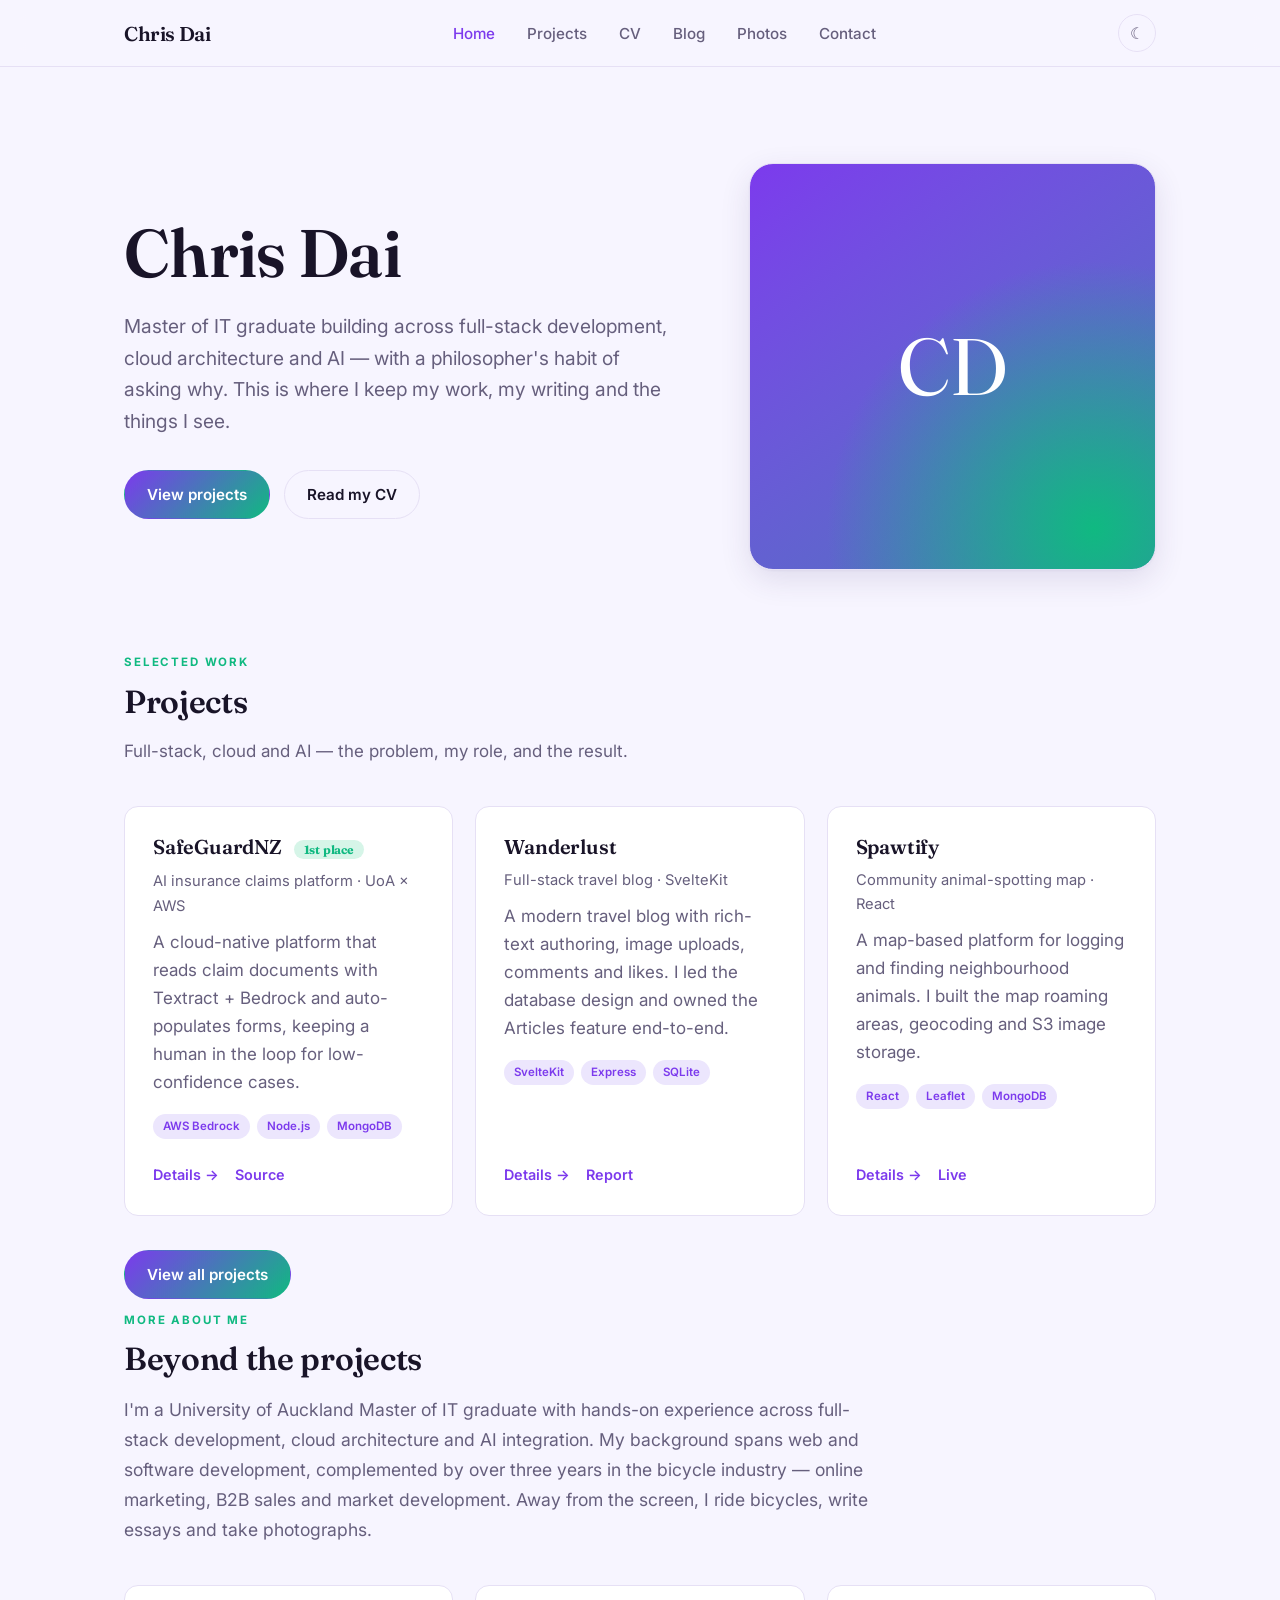
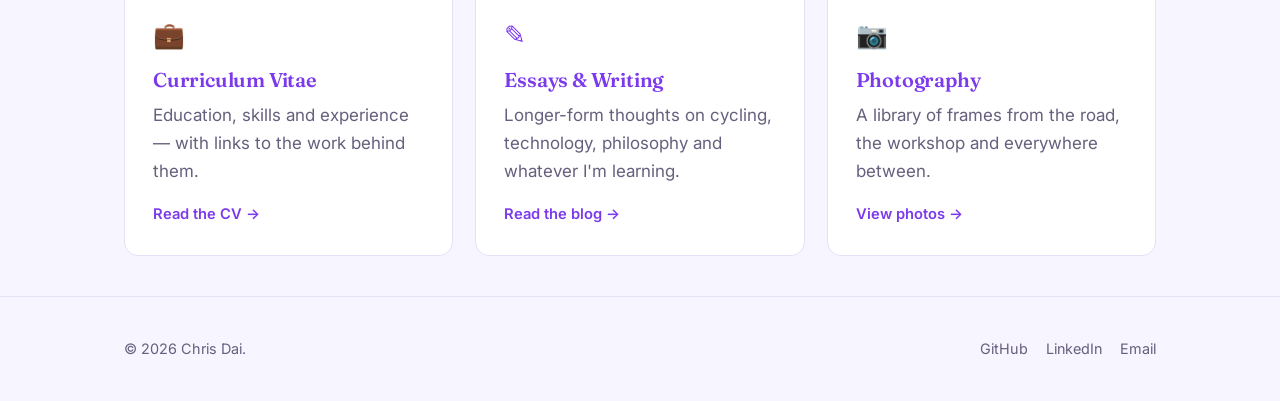
==== commit b151d675: "Update index text" ====
--- a/index.html
+++ b/index.html
@@ -3,7 +3,7 @@
 <head>
   <meta charset="UTF-8" />
   <meta name="viewport" content="width=device-width, initial-scale=1.0" />
-  <title>Chris Dai — Cyclist, Developer, Writer and Photographer</title>
+  <title>Chris Dai</title>
   <meta name="description" content="Personal site of Chris Dai — Master of IT graduate working across full-stack development, cloud architecture and AI. CV, essays and photography." />
   <link rel="preconnect" href="https://fonts.googleapis.com" />
   <link rel="preconnect" href="https://fonts.gstatic.com" crossorigin />
@@ -38,7 +38,6 @@
     <section class="hero">
       <div class="container hero-inner">
         <div class="reveal">
-          <p class="eyebrow">Cyclist · Developer · Writer · Photographer</p>
           <h1>Chris Dai</h1>
           <p class="lead">
             Master of IT graduate building across full-stack development, cloud
@@ -118,7 +117,7 @@
         I'm a University of Auckland Master of IT graduate with hands-on experience across full-stack development,
         cloud architecture and AI integration. My background spans web and software development, complemented by over
         three years in the bicycle industry — online marketing, B2B sales and market development. Away from the screen,
-        I write essays and take photographs.
+        I ride bicycles, write essays and take photographs.
       </p>
       <div class="cards">
         <a href="cv.html" class="card reveal">
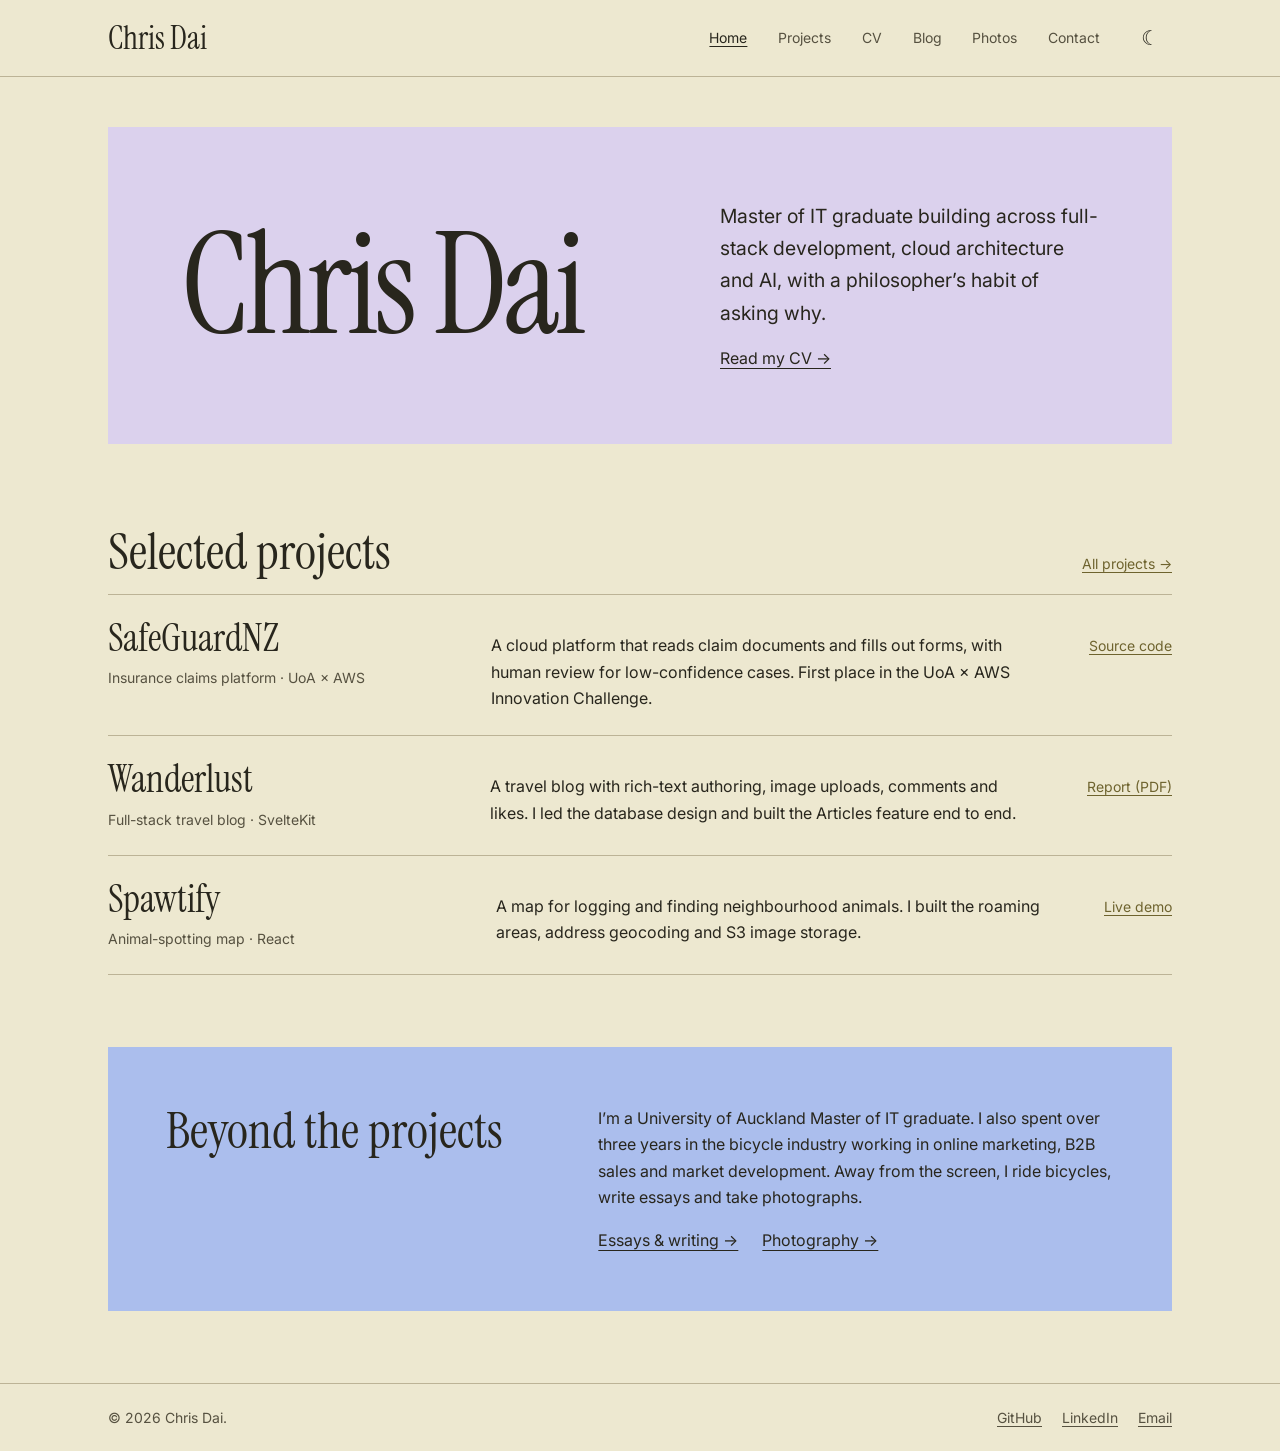
==== commit d7878c2a: "change background color theme" ====
--- a/index.html
+++ b/index.html
@@ -7,16 +7,15 @@
   <meta name="description" content="Personal site of Chris Dai — Master of IT graduate working across full-stack development, cloud architecture and AI. CV, essays and photography." />
   <link rel="preconnect" href="https://fonts.googleapis.com" />
   <link rel="preconnect" href="https://fonts.gstatic.com" crossorigin />
-  <link href="https://fonts.googleapis.com/css2?family=Fraunces:opsz,wght@9..144,400;9..144,500;9..144,600;9..144,700&family=Inter:wght@400;500;600;700&display=swap" rel="stylesheet" />
+  <link href="https://fonts.googleapis.com/css2?family=Instrument+Serif:ital@0;1&family=Inter:wght@400;500;600&display=swap" rel="stylesheet" />
   <link rel="stylesheet" href="assets/css/style.css" />
-  <link rel="icon" href="data:image/svg+xml,<svg xmlns='http://www.w3.org/2000/svg' viewBox='0 0 100 100'><text y='.9em' font-size='90'>&#9998;</text></svg>" />
 </head>
 <body>
   <header class="site-header">
     <div class="container nav">
       <a href="index.html" class="brand">Chris&nbsp;Dai</a>
-      <nav>
-        <ul class="nav-links">
+      <nav aria-label="Main navigation">
+        <ul class="nav-links" id="main-nav">
           <li><a href="index.html">Home</a></li>
           <li><a href="projects.html">Projects</a></li>
           <li><a href="cv.html">CV</a></li>
@@ -25,9 +24,9 @@
           <li><a href="contact.html">Contact</a></li>
         </ul>
       </nav>
-      <div style="display:flex; align-items:center; gap:8px;">
+      <div class="nav-actions">
         <button class="theme-toggle" data-theme-toggle aria-label="Toggle theme"></button>
-        <button class="nav-toggle" data-nav-toggle aria-label="Open menu">
+        <button class="nav-toggle" data-nav-toggle aria-controls="main-nav" aria-expanded="false" aria-label="Menu">
           <svg width="24" height="24" viewBox="0 0 24 24" fill="none" stroke="currentColor" stroke-width="2"><line x1="3" y1="6" x2="21" y2="6"/><line x1="3" y1="12" x2="21" y2="12"/><line x1="3" y1="18" x2="21" y2="18"/></svg>
         </button>
       </div>
@@ -35,111 +34,61 @@
   </header>
 
   <main>
-    <section class="hero">
-      <div class="container hero-inner">
-        <div class="reveal">
-          <h1>Chris Dai</h1>
-          <p class="lead">
-            Master of IT graduate building across full-stack development, cloud
-            architecture and AI — with a philosopher's habit of asking why.
-            This is where I keep my work, my writing and the things I see.
-          </p>
-          <div class="hero-actions">
-            <a href="projects.html" class="btn btn-primary">View projects</a>
-            <a href="cv.html" class="btn btn-ghost">Read my CV</a>
+    <div class="container">
+      <section class="hero">
+        <h1>Chris Dai</h1>
+        <div class="hero-intro">
+          <p>Master of IT graduate building across full-stack development, cloud
+            architecture and AI, with a philosopher’s habit of asking why.</p>
+          <a href="cv.html">Read my CV &rarr;</a>
+        </div>
+      </section>
+
+      <section class="home-projects" aria-labelledby="projects-title">
+        <div class="section-heading">
+          <h2 id="projects-title">Selected projects</h2>
+          <a href="projects.html">All projects &rarr;</a>
+        </div>
+
+        <article class="project-summary">
+          <div>
+            <h3><a href="projects.html#safeguardnz">SafeGuardNZ</a></h3>
+            <p class="project-meta">Insurance claims platform · UoA &times; AWS</p>
           </div>
+          <p>A cloud platform that reads claim documents and fills out forms, with human review for low-confidence cases. First place in the UoA &times; AWS Innovation Challenge.</p>
+          <a class="summary-link" href="https://github.com/sni026/Insurance-Claim-Automation-MERN-AWS" target="_blank" rel="noopener">Source code</a>
+        </article>
+
+        <article class="project-summary">
+          <div>
+            <h3><a href="projects.html#travel-blog">Wanderlust</a></h3>
+            <p class="project-meta">Full-stack travel blog · SvelteKit</p>
+          </div>
+          <p>A travel blog with rich-text authoring, image uploads, comments and likes. I led the database design and built the Articles feature end to end.</p>
+          <a class="summary-link" href="assets/reports/travel-blog-report.pdf" target="_blank" rel="noopener">Report (PDF)</a>
+        </article>
+
+        <article class="project-summary">
+          <div>
+            <h3><a href="projects.html#spawtify">Spawtify</a></h3>
+            <p class="project-meta">Animal-spotting map · React</p>
+          </div>
+          <p>A map for logging and finding neighbourhood animals. I built the roaming areas, address geocoding and S3 image storage.</p>
+          <a class="summary-link" href="https://spawtify.onrender.com/" target="_blank" rel="noopener">Live demo</a>
+        </article>
+      </section>
+
+      <section class="home-about" aria-labelledby="about-title">
+        <h2 id="about-title">Beyond the projects</h2>
+        <div>
+          <p>I’m a University of Auckland Master of IT graduate. I also spent over three years in the bicycle industry working in online marketing, B2B sales and market development. Away from the screen, I ride bicycles, write essays and take photographs.</p>
+          <ul>
+            <li><a href="blog.html">Essays &amp; writing &rarr;</a></li>
+            <li><a href="photos.html">Photography &rarr;</a></li>
+          </ul>
         </div>
-        <div class="portrait reveal" aria-hidden="true">
-          <span>CD</span>
-        </div>
-      </div>
-    </section>
-
-    <!-- ===== Projects (prominent) ===== -->
-    <section class="container">
-      <p class="eyebrow reveal">Selected work</p>
-      <h2 class="section-title reveal">Projects</h2>
-      <p class="section-sub reveal">Full-stack, cloud and AI — the problem, my role, and the result.</p>
-      <div class="cards">
-        <div class="card project-mini reveal">
-          <h3>SafeGuardNZ <span class="badge">1st place</span></h3>
-          <p class="project-meta" style="margin:0 0 10px;">AI insurance claims platform · UoA &times; AWS</p>
-          <p>A cloud-native platform that reads claim documents with Textract + Bedrock and auto-populates forms, keeping a human in the loop for low-confidence cases.</p>
-          <div class="project-tags">
-            <span class="tag">AWS Bedrock</span>
-            <span class="tag">Node.js</span>
-            <span class="tag">MongoDB</span>
-          </div>
-          <div class="mini-links">
-            <a href="projects.html#safeguardnz">Details &rarr;</a>
-            <a href="https://github.com/sni026/Insurance-Claim-Automation-MERN-AWS" target="_blank" rel="noopener">Source</a>
-          </div>
-        </div>
-        <div class="card project-mini reveal">
-          <h3>Wanderlust</h3>
-          <p class="project-meta" style="margin:0 0 10px;">Full-stack travel blog · SvelteKit</p>
-          <p>A modern travel blog with rich-text authoring, image uploads, comments and likes. I led the database design and owned the Articles feature end-to-end.</p>
-          <div class="project-tags">
-            <span class="tag">SvelteKit</span>
-            <span class="tag">Express</span>
-            <span class="tag">SQLite</span>
-          </div>
-          <div class="mini-links">
-            <a href="projects.html#travel-blog">Details &rarr;</a>
-            <a href="assets/reports/travel-blog-report.pdf" target="_blank" rel="noopener">Report</a>
-          </div>
-        </div>
-        <div class="card project-mini reveal">
-          <h3>Spawtify</h3>
-          <p class="project-meta" style="margin:0 0 10px;">Community animal-spotting map · React</p>
-          <p>A map-based platform for logging and finding neighbourhood animals. I built the map roaming areas, geocoding and S3 image storage.</p>
-          <div class="project-tags">
-            <span class="tag">React</span>
-            <span class="tag">Leaflet</span>
-            <span class="tag">MongoDB</span>
-          </div>
-          <div class="mini-links">
-            <a href="projects.html#spawtify">Details &rarr;</a>
-            <a href="https://spawtify.onrender.com/" target="_blank" rel="noopener">Live</a>
-          </div>
-        </div>
-      </div>
-      <div class="reveal" style="margin-top:34px;">
-        <a href="projects.html" class="btn btn-primary">View all projects</a>
-      </div>
-    </section>
-
-    <!-- ===== More about me ===== -->
-    <section class="container">
-      <p class="eyebrow reveal">More about me</p>
-      <h2 class="section-title reveal">Beyond the projects</h2>
-      <p class="reveal muted" style="font-size:1.1rem; line-height:1.7; max-width:70ch; margin-bottom:40px;">
-        I'm a University of Auckland Master of IT graduate with hands-on experience across full-stack development,
-        cloud architecture and AI integration. My background spans web and software development, complemented by over
-        three years in the bicycle industry — online marketing, B2B sales and market development. Away from the screen,
-        I ride bicycles, write essays and take photographs.
-      </p>
-      <div class="cards">
-        <a href="cv.html" class="card reveal">
-          <div class="card-icon">&#128188;</div>
-          <h3>Curriculum Vitae</h3>
-          <p>Education, skills and experience — with links to the work behind them.</p>
-          <span class="card-link">Read the CV &rarr;</span>
-        </a>
-        <a href="blog.html" class="card reveal">
-          <div class="card-icon">&#9998;</div>
-          <h3>Essays &amp; Writing</h3>
-          <p>Longer-form thoughts on cycling, technology, philosophy and whatever I'm learning.</p>
-          <span class="card-link">Read the blog &rarr;</span>
-        </a>
-        <a href="photos.html" class="card reveal">
-          <div class="card-icon">&#128247;</div>
-          <h3>Photography</h3>
-          <p>A library of frames from the road, the workshop and everywhere between.</p>
-          <span class="card-link">View photos &rarr;</span>
-        </a>
-      </div>
-    </section>
+      </section>
+    </div>
   </main>
 
   <footer class="site-footer">
--- a/assets/css/style.css
+++ b/assets/css/style.css
@@ -1,616 +1,410 @@
-/* ==========================================================================
-   Chris Dai — Personal Site
-   Design: editorial, bold — lavender purple paired with a vivid green.
-   ========================================================================== */
-
+/* Beachfront views */
 :root {
-  --bg: #f7f5ff;
-  --bg-elevated: #ffffff;
-  --text: #191428;
-  --text-muted: #665f7d;
-  --border: #e6e0f5;
-  --accent: #7c3aed;          /* bold lavender purple */
-  --accent-soft: #ece6fd;
-  --accent-2: #10b981;        /* vivid green */
-  --accent-2-soft: #d6f5e8;
-  --shadow: 0 1px 2px rgba(60, 40, 110, 0.05), 0 10px 30px rgba(60, 40, 110, 0.12);
-  --radius: 14px;
-  --maxw: 1080px;
-  --font-serif: "Fraunces", Georgia, "Times New Roman", serif;
-  --font-sans: "Inter", -apple-system, BlinkMacSystemFont, "Segoe UI", Roboto, sans-serif;
+  color-scheme: light;
+  --sand: #ede8d0;
+  --olive: #6e632e;
+  --lavender: #dbd1ed;
+  --blue: #abbeed;
+  --background: var(--sand);
+  --surface: #f7f3e5;
+  --text: #28261d;
+  --muted: #565140;
+  --accent: var(--olive);
+  --rule: #bcb396;
+  --intro: var(--lavender);
+  --about: var(--blue);
+  --on-accent: #fffdf6;
+  --serif: "Instrument Serif", Georgia, serif;
+  --sans: "Inter", system-ui, sans-serif;
+  --gutter: clamp(18px, 4vw, 48px);
+  --wrap: 1160px;
 }
 
 [data-theme="dark"] {
-  --bg: #131020;
-  --bg-elevated: #1d1830;
-  --text: #f1edfb;
-  --text-muted: #a79ec6;
-  --border: #2f2748;
-  --accent: #a78bfa;          /* lightened lavender for dark */
-  --accent-soft: #2a2247;
-  --accent-2: #34d399;        /* vivid green */
-  --accent-2-soft: #12352a;
-  --shadow: 0 1px 2px rgba(0, 0, 0, 0.25), 0 12px 32px rgba(0, 0, 0, 0.45);
+  color-scheme: dark;
+  --background: #24231b;
+  --surface: #2e2b21;
+  --text: var(--sand);
+  --muted: #cdc5ac;
+  --accent: #ded199;
+  --rule: #625c48;
+  --intro: #393245;
+  --about: #2e3851;
+  --on-accent: #24231b;
 }
 
 * { box-sizing: border-box; }
-
-html { scroll-behavior: smooth; }
 
 body {
   margin: 0;
-  background: var(--bg);
-  color: var(--text);
-  font-family: var(--font-sans);
-  font-size: 17px;
-  line-height: 1.65;
-  -webkit-font-smoothing: antialiased;
-  transition: background 0.3s ease, color 0.3s ease;
-}
-
-h1, h2, h3, h4 {
-  font-family: var(--font-serif);
-  font-weight: 600;
-  line-height: 1.15;
-  letter-spacing: -0.01em;
-  margin: 0 0 0.5em;
-}
-
-a { color: var(--accent); text-decoration: none; }
-a:hover { text-decoration: underline; }
-
-img { max-width: 100%; display: block; }
+  min-height: 100vh;
+  display: flex;
+  flex-direction: column;
+  background: var(--background);
+  color: var(--text);
+  font: 1rem/1.65 var(--sans);
+}
+
+main { flex: 1; }
+
+h1, h2, h3 {
+  margin: 0;
+  font: 400 1em/1.02 var(--serif);
+}
+
+h1 { font-size: clamp(3.65rem, 8vw, 6.75rem); }
+h2 { font-size: clamp(2.35rem, 4vw, 3.35rem); }
+h3 { font-size: clamp(1.85rem, 3vw, 2.45rem); }
+p { margin: 0; }
+
+a {
+  color: var(--accent);
+  text-underline-offset: 0.24em;
+  text-decoration-thickness: 1px;
+}
+
+a:hover { text-decoration-thickness: 2px; }
+:focus-visible { outline: 2px solid var(--accent); outline-offset: 4px; }
+
+img { display: block; max-width: 100%; }
 
 .container {
   width: 100%;
-  max-width: var(--maxw);
-  margin: 0 auto;
-  padding: 0 24px;
-}
-
-.narrow { max-width: 760px; }
-
-/* ---------- Navigation ---------- */
-.site-header {
-  position: sticky;
-  top: 0;
-  z-index: 50;
-  background: color-mix(in srgb, var(--bg) 85%, transparent);
-  backdrop-filter: saturate(180%) blur(12px);
-  border-bottom: 1px solid var(--border);
-}
-
-.nav {
+  max-width: var(--wrap);
+  margin-inline: auto;
+  padding-inline: var(--gutter);
+}
+
+.narrow { max-width: 850px; }
+.muted { color: var(--muted); }
+
+.site-header { border-bottom: 1px solid var(--rule); }
+
+.nav, .nav-links, .nav-actions {
   display: flex;
   align-items: center;
+}
+
+.nav { min-height: 76px; gap: 28px; }
+.nav nav { margin-inline-start: auto; }
+.nav-links { list-style: none; gap: clamp(12px, 2.4vw, 34px); margin: 0; padding: 0; }
+.nav-actions { gap: 8px; }
+
+.brand {
+  color: var(--text);
+  font: 400 2rem/1 var(--serif);
+  text-decoration: none;
+}
+
+.nav-links a {
+  display: inline-block;
+  color: var(--muted);
+  text-decoration: none;
+  font-size: 0.875rem;
+  padding-block: 8px;
+}
+
+.nav-links a:hover,
+.nav-links a.active {
+  color: var(--text);
+  text-decoration: underline;
+}
+
+.theme-toggle, .nav-toggle {
+  display: inline-grid;
+  place-items: center;
+  width: 44px;
+  height: 44px;
+  padding: 0;
+  border: 1px solid transparent;
+  background: transparent;
+  color: var(--text);
+  cursor: pointer;
+  font: 500 1.25rem/1 var(--sans);
+}
+
+.theme-toggle:hover, .nav-toggle:hover { border-color: var(--rule); }
+.nav-toggle { display: none; }
+
+.hero {
+  display: grid;
+  grid-template-columns: 1fr minmax(0, 0.82fr);
+  gap: clamp(24px, 6vw, 96px);
+  align-items: center;
+  margin-top: clamp(22px, 4vw, 50px);
+  padding: clamp(30px, 5.7vw, 84px);
+  background: var(--intro);
+}
+
+.hero h1 {
+  font-size: clamp(4.75rem, 11vw, 10rem);
+  letter-spacing: -0.03em;
+}
+
+.hero-intro p { max-width: 34ch; font-size: clamp(1rem, 1.65vw, 1.22rem); }
+.hero-intro a { display: inline-block; margin-top: 16px; }
+.hero-intro a, .home-about a { color: var(--text); }
+
+.home-projects { padding-top: clamp(44px, 7vw, 82px); }
+
+.section-heading {
+  display: flex;
+  align-items: baseline;
   justify-content: space-between;
-  height: 66px;
-}
-
-.brand {
-  font-family: var(--font-serif);
-  font-size: 1.25rem;
-  font-weight: 600;
-  color: var(--text);
-  letter-spacing: -0.02em;
-}
-.brand:hover { text-decoration: none; color: var(--accent); }
-
-.nav-links {
-  display: flex;
-  align-items: center;
-  gap: 4px;
+  gap: 8px 24px;
+  flex-wrap: wrap;
+  padding-bottom: 16px;
+  border-bottom: 1px solid var(--rule);
+}
+
+.project-summary {
+  display: grid;
+  grid-template-columns: minmax(190px, 1fr) minmax(0, 1.65fr) max-content;
+  align-items: baseline;
+  gap: 12px clamp(20px, 4vw, 54px);
+  padding-block: 24px;
+  border-bottom: 1px solid var(--rule);
+}
+
+.project-summary h3 a { color: var(--text); text-decoration: none; }
+.project-summary h3 a:hover { text-decoration: underline; }
+.project-meta { color: var(--muted); margin-top: 8px; font-size: 0.875rem; }
+.summary-link, .section-heading > a { font-size: 0.875rem; }
+
+.home-about {
+  display: grid;
+  grid-template-columns: 1fr 1.4fr;
+  gap: 22px clamp(28px, 5vw, 72px);
+  background: var(--about);
+  margin-block: clamp(36px, 6vw, 72px);
+  padding: clamp(24px, 5vw, 58px);
+}
+
+.home-about ul {
+  display: flex;
+  flex-wrap: wrap;
+  gap: 8px 24px;
   list-style: none;
-  margin: 0;
+  margin: 16px 0 0;
   padding: 0;
 }
 
-.nav-links a {
-  color: var(--text-muted);
-  font-size: 0.95rem;
-  font-weight: 500;
-  padding: 8px 14px;
-  border-radius: 8px;
-  transition: color 0.2s, background 0.2s;
-}
-.nav-links a:hover { color: var(--text); background: var(--accent-soft); text-decoration: none; }
-.nav-links a.active { color: var(--accent); }
-
-.theme-toggle {
-  background: none;
-  border: 1px solid var(--border);
-  color: var(--text-muted);
-  width: 38px;
-  height: 38px;
-  border-radius: 50%;
-  cursor: pointer;
-  display: inline-flex;
-  align-items: center;
-  justify-content: center;
-  font-size: 1rem;
-  transition: color 0.2s, border-color 0.2s, transform 0.2s;
-}
-.theme-toggle:hover { color: var(--accent); border-color: var(--accent); transform: rotate(15deg); }
-
-.nav-toggle {
-  display: none;
-  background: none;
-  border: none;
-  color: var(--text);
-  cursor: pointer;
-  padding: 8px;
-}
-
-/* ---------- Buttons ---------- */
-.btn {
-  display: inline-flex;
-  align-items: center;
-  gap: 8px;
-  padding: 11px 22px;
-  border-radius: 999px;
-  font-weight: 600;
-  font-size: 0.95rem;
-  border: 1px solid transparent;
-  cursor: pointer;
-  transition: transform 0.15s, box-shadow 0.2s, background 0.2s;
-}
-.btn:hover { text-decoration: none; transform: translateY(-1px); }
-.btn-primary { background: linear-gradient(135deg, var(--accent), var(--accent-2)); color: #fff; }
-.btn-primary:hover { box-shadow: var(--shadow); filter: saturate(1.15); }
-.btn-ghost { border-color: var(--border); color: var(--text); }
-.btn-ghost:hover { border-color: var(--accent); color: var(--accent); }
-
-/* ---------- Sections ---------- */
-section { padding: 72px 0; }
-.section-title {
-  font-size: 2rem;
-  margin-bottom: 8px;
-}
-.section-sub { color: var(--text-muted); margin-bottom: 40px; }
-.eyebrow {
-  text-transform: uppercase;
-  letter-spacing: 0.16em;
-  font-size: 0.72rem;
-  font-weight: 700;
-  color: var(--accent-2);
-  font-family: var(--font-sans);
-}
-
-/* ---------- Hero ---------- */
-.hero {
-  padding: 96px 0 72px;
-}
-.hero-inner {
-  display: grid;
-  grid-template-columns: 1.4fr 1fr;
-  gap: 56px;
-  align-items: center;
-}
-.hero h1 {
-  font-size: clamp(2.6rem, 6vw, 4.2rem);
-  margin-bottom: 20px;
-}
-.hero p.lead {
-  font-size: 1.2rem;
-  color: var(--text-muted);
-  max-width: 46ch;
-  margin-bottom: 32px;
-}
-.hero-actions { display: flex; gap: 14px; flex-wrap: wrap; }
-
-.portrait {
-  aspect-ratio: 1;
-  border-radius: 24px;
-  background:
-    radial-gradient(120% 120% at 85% 90%, var(--accent-2) 0%, transparent 55%),
-    linear-gradient(145deg, var(--accent), color-mix(in srgb, var(--accent) 55%, var(--accent-2)));
-  border: 1px solid var(--border);
-  display: flex;
-  align-items: center;
-  justify-content: center;
-  font-family: var(--font-serif);
-  font-size: 5rem;
-  color: #fff;
-  box-shadow: var(--shadow);
-  overflow: hidden;
-}
-.portrait img { width: 100%; height: 100%; object-fit: cover; }
-
-/* ---------- Cards / grid ---------- */
-.cards {
-  display: grid;
-  grid-template-columns: repeat(auto-fit, minmax(240px, 1fr));
-  gap: 22px;
-}
-.card {
-  background: var(--bg-elevated);
-  border: 1px solid var(--border);
-  border-radius: var(--radius);
-  padding: 28px;
-  transition: transform 0.2s, box-shadow 0.2s, border-color 0.2s;
-}
-.card:hover { transform: translateY(-3px); box-shadow: var(--shadow); border-color: var(--accent); }
-.card h3 { font-size: 1.25rem; }
-.card p { color: var(--text-muted); margin: 0 0 14px; }
-.card .card-icon { font-size: 1.6rem; margin-bottom: 12px; }
-.card-link { font-weight: 600; font-size: 0.92rem; }
-
-/* ---------- Projects ---------- */
-.projects-list { display: flex; flex-direction: column; gap: 36px; margin-top: 36px; }
+/* Interior pages */
+.page-head { padding-block: clamp(36px, 7vw, 86px) clamp(24px, 4vw, 44px); }
+.page-content { padding-bottom: clamp(44px, 7vw, 80px); }
+.page-head .container > p:not(.eyebrow) { color: var(--muted); max-width: 60ch; margin-top: 14px; }
+.eyebrow { color: var(--accent); font-size: 0.875rem; font-weight: 600; margin-bottom: 10px; }
+
+.projects-list { border-top: 1px solid var(--rule); }
 
 .project {
   display: grid;
-  grid-template-columns: 1.05fr 1fr;
-  background: var(--bg-elevated);
-  border: 1px solid var(--border);
-  border-radius: var(--radius);
-  overflow: hidden;
-  transition: transform 0.2s, box-shadow 0.2s, border-color 0.2s;
-}
-.project:hover { transform: translateY(-3px); box-shadow: var(--shadow); border-color: var(--accent); }
-
-.project-media {
-  position: relative;
-  min-height: 300px;
-  background:
-    radial-gradient(120% 120% at 85% 90%, var(--accent-2) 0%, transparent 55%),
-    linear-gradient(145deg, var(--accent), color-mix(in srgb, var(--accent) 55%, var(--accent-2)));
-  display: flex;
-  align-items: center;
-  justify-content: center;
-  overflow: hidden;
-}
-.project-media img { width: 100%; height: 100%; object-fit: cover; }
-.project:nth-child(even) .project-media { order: 2; }
-
-.project-badges { position: absolute; top: 16px; left: 16px; display: flex; gap: 8px; }
-.badge-solid {
-  background: rgba(255, 255, 255, 0.92);
-  color: var(--accent);
-  font-size: 0.72rem;
-  font-weight: 800;
-  letter-spacing: 0.02em;
-  padding: 5px 12px;
-  border-radius: 999px;
-  box-shadow: 0 2px 8px rgba(0,0,0,0.15);
-}
-
-.project-body { padding: 34px; }
-.project-body h3 { font-size: 1.5rem; margin-bottom: 4px; }
-.project-meta { color: var(--text-muted); font-size: 0.92rem; margin: 0 0 14px; }
-.project-tags { display: flex; flex-wrap: wrap; gap: 7px; margin-bottom: 22px; }
-
-.project-facts { margin: 0 0 24px; }
-.project-facts > div {
-  display: grid;
-  grid-template-columns: 132px 1fr;
-  gap: 14px;
-  padding: 12px 0;
-  border-top: 1px solid var(--border);
-}
-.project-facts > div:last-child { border-bottom: 1px solid var(--border); }
-.project-facts dt {
-  margin: 0;
-  font-size: 0.7rem;
-  text-transform: uppercase;
-  letter-spacing: 0.12em;
-  font-weight: 700;
-  color: var(--accent-2);
-  padding-top: 2px;
-}
-.project-facts dd { margin: 0; color: var(--text-muted); }
-.project-facts dd strong { color: var(--text); font-weight: 600; }
-
-.project-links { display: flex; gap: 12px; flex-wrap: wrap; }
-.project-links .btn { padding: 9px 18px; font-size: 0.9rem; }
-.project-links .btn[aria-disabled="true"] { opacity: 0.55; pointer-events: none; }
-
-/* Compact project cards (home page) */
-.project-mini { display: flex; flex-direction: column; }
-.project-mini .card-icon { font-size: 1.5rem; }
-.project-mini .project-tags { margin: 4px 0 16px; }
-.project-mini .mini-links { margin-top: auto; display: flex; gap: 16px; padding-top: 8px; }
-.project-mini .mini-links a { font-weight: 600; font-size: 0.9rem; }
-
-/* ---------- Page header ---------- */
-.page-head {
-  padding: 72px 0 32px;
-  border-bottom: 1px solid var(--border);
-  margin-bottom: 8px;
-}
-.page-head h1 { font-size: clamp(2.2rem, 5vw, 3.2rem); }
-.page-head p { color: var(--text-muted); font-size: 1.1rem; max-width: 60ch; margin: 6px 0 0; }
-
-/* ---------- CV ---------- */
-.cv { padding: 48px 0 80px; }
-.cv-contact {
+  grid-template-columns: minmax(0, 0.9fr) minmax(0, 1.35fr);
+  align-items: start;
+  gap: clamp(24px, 5vw, 68px);
+  padding-block: clamp(28px, 5vw, 60px);
+  border-bottom: 1px solid var(--rule);
+  scroll-margin-top: 20px;
+}
+
+.project-media { background: var(--surface); padding: clamp(6px, 1vw, 12px); }
+.project-media img { width: 100%; height: auto; }
+.project-body h3 { font-size: clamp(2.2rem, 4vw, 3.2rem); }
+
+.project-tags, .post-tags {
   display: flex;
   flex-wrap: wrap;
-  gap: 8px 20px;
-  color: var(--text-muted);
-  font-size: 0.95rem;
-  margin-bottom: 8px;
-}
-.cv-contact a { color: var(--text-muted); }
-.cv-contact a:hover { color: var(--accent); }
-
-.cv-block { margin-top: 44px; }
-.cv-block > .eyebrow { display: block; margin-bottom: 20px; padding-bottom: 8px; border-bottom: 2px solid var(--accent-2-soft); }
-
-.cv-entry { margin-bottom: 28px; }
-.cv-entry-head {
-  display: flex;
-  justify-content: space-between;
+  gap: 2px 14px;
+  margin-block: 10px 18px;
+}
+
+.tag { color: var(--muted); font-size: 0.8rem; }
+.project-facts { margin: 0; }
+.project-facts > div { padding-block: 12px; border-top: 1px solid var(--rule); }
+.project-facts dt { color: var(--accent); font-size: 0.875rem; font-weight: 600; margin-bottom: 3px; }
+.project-facts dd { margin: 0; }
+
+.project-links, .cv-links {
+  display: flex;
   align-items: baseline;
-  gap: 16px;
   flex-wrap: wrap;
-}
-.cv-entry-head h3 { font-size: 1.2rem; margin: 0; }
-.cv-entry .role { font-weight: 600; color: var(--text); }
-.cv-entry .meta { color: var(--text-muted); font-size: 0.9rem; white-space: nowrap; }
-.cv-entry .place { color: var(--text-muted); font-size: 0.95rem; margin: 2px 0 8px; }
-.cv-entry ul { margin: 10px 0 0; padding-left: 20px; }
-.cv-entry ul li { margin-bottom: 6px; color: var(--text-muted); }
-.badge {
+  gap: 12px 20px;
+  margin-top: 14px;
+}
+
+.btn {
   display: inline-block;
-  background: var(--accent-2-soft);
-  color: var(--accent-2);
-  font-size: 0.75rem;
-  font-weight: 700;
-  padding: 3px 10px;
-  border-radius: 999px;
-  margin-left: 8px;
-}
-
-.cv-links { margin: 12px 0 0; display: flex; gap: 18px; flex-wrap: wrap; font-size: 0.9rem; font-weight: 600; }
-
-.skill-grid { display: grid; grid-template-columns: 180px 1fr; gap: 10px 24px; }
+  border: 1px solid var(--accent);
+  padding: 8px 15px;
+  font: 500 0.875rem/1.5 var(--sans);
+  text-decoration: none;
+  cursor: pointer;
+}
+
+.btn:hover { text-decoration: underline; }
+.btn-primary { background: var(--accent); color: var(--on-accent); }
+.btn-ghost { color: var(--accent); }
+
+.cv { padding-bottom: 58px; }
+.cv-contact { display: flex; flex-wrap: wrap; gap: 6px 18px; margin-top: 14px; font-size: 0.875rem; }
+.cv-block { border-top: 1px solid var(--rule); margin-bottom: 34px; padding-top: 20px; }
+.cv-block > .eyebrow { display: block; margin-bottom: 16px; }
+.cv-entry + .cv-entry { margin-top: 26px; }
+.cv-entry-head { display: flex; flex-wrap: wrap; align-items: baseline; gap: 6px 16px; justify-content: space-between; }
+.cv-entry .role { font-weight: 600; }
+.cv-entry .meta, .cv-entry .place { color: var(--muted); font-size: 0.92rem; }
+.cv-entry .place { margin-block: 4px 8px; }
+.cv-entry ul { margin: 8px 0 0; padding-left: 20px; }
+.cv-entry li + li { margin-top: 4px; }
+.cv-links { font-size: 0.875rem; }
+.badge { font: 500 0.8rem var(--sans); color: var(--accent); }
+.skill-grid { display: grid; grid-template-columns: minmax(130px, 1fr) 2.7fr; gap: 8px 20px; margin: 0; }
 .skill-grid dt { font-weight: 600; }
-.skill-grid dd { margin: 0; color: var(--text-muted); }
-
-/* ---------- Blog ---------- */
-.post-list { display: flex; flex-direction: column; gap: 4px; margin-top: 24px; }
+.skill-grid dd { margin: 0; color: var(--muted); }
+
+/* Essays */
+.post-list { border-top: 1px solid var(--rule); }
 .post-item {
   display: block;
-  padding: 24px 0;
-  border-bottom: 1px solid var(--border);
-  color: var(--text);
-  transition: padding-left 0.2s;
-}
-.post-item:hover { text-decoration: none; padding-left: 8px; }
-.post-item .post-date { color: var(--text-muted); font-size: 0.85rem; letter-spacing: 0.02em; }
-.post-item h3 { font-size: 1.4rem; margin: 4px 0 6px; }
-.post-item p { color: var(--text-muted); margin: 0; }
-.post-tags { margin-top: 10px; display: flex; gap: 8px; flex-wrap: wrap; }
-.tag { font-size: 0.72rem; font-weight: 600; color: var(--accent); background: var(--accent-soft); padding: 3px 10px; border-radius: 999px; }
-
-/* ---------- Article ---------- */
-.article { padding: 40px 0 80px; }
+  padding-block: 22px 12px;
+  border-bottom: 1px solid var(--rule);
+  color: var(--text);
+  text-decoration: none;
+}
+
+.post-item:hover h3 { text-decoration: underline; text-underline-offset: 0.12em; }
+.post-item h3 { margin-block: 5px 8px; }
+.post-date { color: var(--muted); font-size: 0.85rem; }
+.post-item p { color: var(--muted); }
+.post-title-zh { font: 400 0.52em/1.5 var(--sans); color: var(--muted); }
+
+.article { padding-block: clamp(26px, 5vw, 56px) clamp(44px, 7vw, 88px); }
+
 .article-topbar {
   display: flex;
+  justify-content: space-between;
   align-items: center;
-  justify-content: space-between;
-  gap: 16px;
-  margin-bottom: 8px;
-}
-.lang-toggle {
-  display: inline-flex;
-  border: 1px solid var(--border);
-  border-radius: 999px;
-  overflow: hidden;
-  background: var(--bg-elevated);
-}
+  gap: 12px;
+  border-bottom: 1px solid var(--rule);
+  padding-bottom: 16px;
+}
+
+.back-link { font-size: 0.875rem; }
+.lang-toggle { display: flex; }
 .lang-toggle button {
-  background: none;
-  border: none;
-  color: var(--text-muted);
-  font-family: var(--font-sans);
-  font-size: 0.85rem;
-  font-weight: 600;
-  padding: 6px 16px;
+  padding: 7px 12px;
+  border: 1px solid var(--rule);
+  color: var(--text);
+  background: transparent;
   cursor: pointer;
-  transition: background 0.2s, color 0.2s;
-}
-.lang-toggle button:hover { color: var(--text); }
-.lang-toggle button.active { background: var(--accent); color: #fff; }
-
-.post-title-zh {
-  font-size: 0.62em;
-  font-weight: 400;
-  color: var(--text-muted);
-  margin-left: 6px;
-}
-
-/* CJK-friendly typography for Mandarin content */
-.article-zh {
-  font-family: "Noto Serif SC", "Songti SC", "SimSun", var(--font-serif);
-  line-height: 1.9;
-  letter-spacing: 0.01em;
-}
-h1[lang="zh"] { font-family: "Noto Serif SC", "Songti SC", "STSong", var(--font-serif); }
-
-.article-head { margin-bottom: 40px; }
-.article-head .post-date { color: var(--text-muted); font-size: 0.9rem; }
-.article-head h1 { font-size: clamp(2rem, 5vw, 3rem); margin: 8px 0 12px; }
-.article-body { font-size: 1.12rem; }
-.article-body h2 { font-size: 1.7rem; margin-top: 1.8em; }
-.article-body h3 { font-size: 1.35rem; margin-top: 1.6em; }
-.article-body p { margin: 0 0 1.2em; }
-.article-body img { border-radius: var(--radius); margin: 1.5em 0; }
-.article-body blockquote {
-  border-left: 3px solid var(--accent);
-  margin: 1.5em 0;
-  padding: 4px 0 4px 22px;
-  color: var(--text-muted);
-  font-style: italic;
-}
-.article-body pre {
-  background: var(--bg-elevated);
-  border: 1px solid var(--border);
-  border-radius: var(--radius);
-  padding: 18px;
-  overflow-x: auto;
-  font-size: 0.9rem;
-}
-.article-body code {
-  font-family: "SF Mono", Menlo, Consolas, monospace;
-  font-size: 0.9em;
-  background: var(--accent-soft);
-  padding: 2px 6px;
-  border-radius: 5px;
-}
-.article-body pre code { background: none; padding: 0; }
-.back-link { display: inline-block; margin-bottom: 24px; color: var(--text-muted); font-weight: 500; }
-
-/* ---------- Photos ---------- */
-.gallery {
-  columns: 3 260px;
-  column-gap: 16px;
-  margin-top: 24px;
-}
-.gallery figure {
-  margin: 0 0 16px;
-  break-inside: avoid;
-  border-radius: var(--radius);
-  overflow: hidden;
-  border: 1px solid var(--border);
-  cursor: zoom-in;
-  position: relative;
-  background: var(--bg-elevated);
-}
-.gallery img {
-  width: 100%;
-  transition: transform 0.4s ease, filter 0.3s;
-}
-.gallery figure:hover img { transform: scale(1.04); }
-.gallery figcaption {
-  position: absolute;
-  left: 0; right: 0; bottom: 0;
-  padding: 24px 14px 12px;
-  color: #fff;
-  font-size: 0.85rem;
-  background: linear-gradient(transparent, rgba(0,0,0,0.65));
-  opacity: 0;
-  transition: opacity 0.3s;
-}
-.gallery figure:hover figcaption { opacity: 1; }
-
-/* Lightbox */
+  font: 500 0.875rem/1.5 var(--sans);
+}
+.lang-toggle button + button { border-inline-start: 0; }
+.lang-toggle button.active { background: var(--accent); color: var(--on-accent); border-color: var(--accent); }
+
+.article-head { margin-block: 28px 34px; }
+.article-head h1 { font-size: clamp(3.1rem, 7vw, 5.6rem); margin-top: 6px; }
+.article-body { font-size: 1.08rem; line-height: 1.8; overflow-wrap: anywhere; }
+.article-body p { margin-bottom: 1.25em; }
+.article-body h2, .article-body h3 { margin: 1em 0 0.45em; }
+.article-body img { margin-block: 1.5em; }
+.article-body blockquote { border-left: 2px solid var(--accent); margin: 1.5em 0; padding-left: 20px; color: var(--muted); }
+.article-body pre { background: var(--surface); padding: 16px; overflow-x: auto; }
+.article-body code { font-size: 0.9em; }
+
+.article-zh, h1[lang="zh"] { font-family: "Noto Serif SC", "Songti SC", SimSun, serif; }
+.article-zh { line-height: 1.95; }
+.article-head h1[lang="zh"] { font-size: clamp(2.1rem, 5vw, 3.7rem); line-height: 1.3; }
+
+/* Photography */
+.gallery { columns: 3 245px; column-gap: 18px; }
+.gallery figure { break-inside: avoid; margin: 0 0 18px; }
+.gallery button { display: block; width: 100%; border: 0; background: var(--surface); padding: 0; cursor: zoom-in; }
+.gallery img { width: 100%; }
+.gallery figcaption { padding: 6px 0; color: var(--muted); font-size: 0.875rem; }
+
 .lightbox {
   position: fixed;
   inset: 0;
-  background: rgba(10, 9, 7, 0.92);
-  display: none;
   align-items: center;
   justify-content: center;
-  z-index: 100;
-  padding: 32px;
-  cursor: zoom-out;
-}
-.lightbox.open { display: flex; }
-.lightbox img { max-width: 92vw; max-height: 86vh; border-radius: 8px; box-shadow: 0 20px 60px rgba(0,0,0,0.5); }
-.lightbox .lb-caption { position: absolute; bottom: 24px; color: #eee; font-size: 0.9rem; text-align: center; width: 100%; }
-.lightbox .lb-close { position: absolute; top: 20px; right: 28px; color: #fff; font-size: 2rem; background: none; border: none; cursor: pointer; line-height: 1; }
-
-/* ---------- Contact ---------- */
-.contact-grid {
-  display: grid;
-  grid-template-columns: repeat(auto-fit, minmax(230px, 1fr));
-  gap: 18px;
-  margin-top: 28px;
-}
-.contact-card {
-  display: flex;
-  align-items: center;
-  gap: 16px;
-  padding: 22px;
-  background: var(--bg-elevated);
-  border: 1px solid var(--border);
-  border-radius: var(--radius);
-  color: var(--text);
-  transition: transform 0.2s, border-color 0.2s, box-shadow 0.2s;
-}
-.contact-card:hover { text-decoration: none; transform: translateY(-3px); border-color: var(--accent); box-shadow: var(--shadow); }
-.contact-card .ic { font-size: 1.5rem; }
-.contact-card .l { font-size: 0.78rem; text-transform: uppercase; letter-spacing: 0.1em; color: var(--text-muted); }
-.contact-card .v { font-weight: 600; }
-
-.contact-form { margin-top: 40px; max-width: 620px; }
-.form-row { display: flex; gap: 16px; }
-.form-row > .field { flex: 1; }
-.field { margin-bottom: 18px; }
-.field label { display: block; font-weight: 600; font-size: 0.9rem; margin-bottom: 6px; }
+  width: 100%;
+  height: 100%;
+  max-width: none;
+  max-height: none;
+  margin: 0;
+  border: 0;
+  padding: 56px 20px;
+  background: transparent;
+  color: #fffdf6;
+}
+
+.lightbox[open] { display: flex; }
+.lightbox::backdrop { background: rgb(26 24 19 / 94%); }
+.lightbox img { max-height: 100%; object-fit: contain; }
+.lb-caption { position: absolute; bottom: 12px; text-align: center; font-size: 0.875rem; }
+.lb-close {
+  position: absolute;
+  top: 8px;
+  right: 12px;
+  width: 44px;
+  height: 44px;
+  border: 0;
+  background: transparent;
+  color: inherit;
+  font-size: 2rem;
+  cursor: pointer;
+}
+.lb-close:focus-visible { outline-color: #fffdf6; }
+
+/* Contact */
+.contact-grid { display: grid; grid-template-columns: repeat(2, minmax(0, 1fr)); gap: 0 24px; }
+.contact-card { display: block; border-top: 1px solid var(--rule); padding-block: 14px; overflow-wrap: anywhere; }
+.contact-card .l { color: var(--muted); font-size: 0.825rem; }
+a.contact-card { text-decoration: none; }
+a.contact-card .v { text-decoration: underline; }
+a.contact-card:hover .v { text-decoration-thickness: 2px; }
+
+.contact-form { margin-top: 32px; padding-top: 20px; border-top: 1px solid var(--rule); }
+.contact-form h2 { margin-bottom: 20px; }
+.form-row { display: grid; grid-template-columns: 1fr 1fr; gap: 16px; }
+.field { min-width: 0; margin-bottom: 14px; }
+.field label { display: block; font-size: 0.875rem; font-weight: 500; margin-bottom: 4px; }
 .field input, .field textarea {
+  display: block;
   width: 100%;
-  padding: 12px 14px;
-  border: 1px solid var(--border);
-  border-radius: 10px;
-  background: var(--bg-elevated);
-  color: var(--text);
-  font-family: inherit;
-  font-size: 1rem;
-  transition: border-color 0.2s, box-shadow 0.2s;
-}
-.field input:focus, .field textarea:focus {
-  outline: none;
-  border-color: var(--accent);
-  box-shadow: 0 0 0 3px var(--accent-soft);
-}
-.field textarea { resize: vertical; min-height: 140px; }
-
-/* ---------- Footer ---------- */
-.site-footer {
-  border-top: 1px solid var(--border);
-  padding: 40px 0;
-  margin-top: 40px;
-  color: var(--text-muted);
-  font-size: 0.9rem;
-}
-.footer-inner { display: flex; justify-content: space-between; align-items: center; gap: 16px; flex-wrap: wrap; }
-.footer-social { display: flex; gap: 18px; }
-.footer-social a { color: var(--text-muted); }
-.footer-social a:hover { color: var(--accent); }
-
-/* ---------- Utilities ---------- */
-.muted { color: var(--text-muted); }
-.empty-state {
-  text-align: center;
-  padding: 60px 20px;
-  color: var(--text-muted);
-  border: 1px dashed var(--border);
-  border-radius: var(--radius);
-  margin-top: 24px;
-}
-
-/* ---------- Reveal animation ---------- */
-.reveal { opacity: 0; transform: translateY(16px); transition: opacity 0.6s ease, transform 0.6s ease; }
-.reveal.in { opacity: 1; transform: none; }
-
-/* ---------- Responsive ---------- */
-@media (max-width: 820px) {
-  .hero-inner { grid-template-columns: 1fr; gap: 32px; }
-  .portrait { max-width: 280px; }
-  .nav-links {
-    position: fixed;
-    inset: 66px 0 auto 0;
-    flex-direction: column;
-    align-items: stretch;
-    background: var(--bg-elevated);
-    border-bottom: 1px solid var(--border);
-    padding: 12px;
-    gap: 2px;
-    display: none;
-    box-shadow: var(--shadow);
-  }
-  .nav-links.open { display: flex; }
-  .nav-links a { padding: 12px 14px; }
-  .nav-toggle { display: inline-flex; }
-  .skill-grid { grid-template-columns: 1fr; gap: 2px 0; }
-  .skill-grid dt { margin-top: 12px; }
-  .form-row { flex-direction: column; gap: 0; }
-  section { padding: 56px 0; }
-  .project { grid-template-columns: 1fr; }
-  .project-media { min-height: 200px; }
-  .project:nth-child(even) .project-media { order: 0; }
-  .project-facts > div { grid-template-columns: 1fr; gap: 4px; }
-}
+  border: 1px solid var(--rule);
+  border-radius: 0;
+  background: var(--surface);
+  color: var(--text);
+  padding: 10px 12px;
+  font: inherit;
+}
+.field textarea { min-height: 128px; resize: vertical; }
+.empty-state { color: var(--muted); padding-block: 28px; }
+
+.site-footer { border-top: 1px solid var(--rule); color: var(--muted); padding-block: 22px; font-size: 0.875rem; }
+.footer-inner, .footer-social { display: flex; flex-wrap: wrap; gap: 8px 20px; }
+.footer-inner { justify-content: space-between; }
+.footer-social a { color: var(--muted); }
+
+@media (max-width: 740px) {
+  .nav { min-height: 62px; justify-content: space-between; gap: 0; flex-wrap: wrap; }
+  .nav nav { order: 1; flex-basis: 100%; }
+  .nav-toggle { display: inline-grid; }
+  .nav-links { display: none; justify-content: space-between; gap: 4px 16px; flex-wrap: wrap; }
+  .nav-links.open { display: flex; padding-block: 6px 12px; border-top: 1px solid var(--rule); }
+  .hero { grid-template-columns: 1fr; gap: 10px; }
+  .hero h1 { font-size: clamp(4.4rem, 15vw, 7rem); }
+  .project-summary { grid-template-columns: minmax(0, 1fr) max-content; gap: 8px 16px; }
+  .project-summary > p { grid-row: 2; grid-column: 1 / -1; }
+  .home-about, .project { grid-template-columns: 1fr; }
+  .project-media { max-width: 480px; }
+}
+
+@media (max-width: 470px) {
+  .contact-grid, .form-row, .skill-grid { grid-template-columns: 1fr; }
+  .form-row { gap: 0; }
+  .skill-grid { gap: 4px; }
+  .skill-grid dd + dt { margin-top: 8px; }
+}
